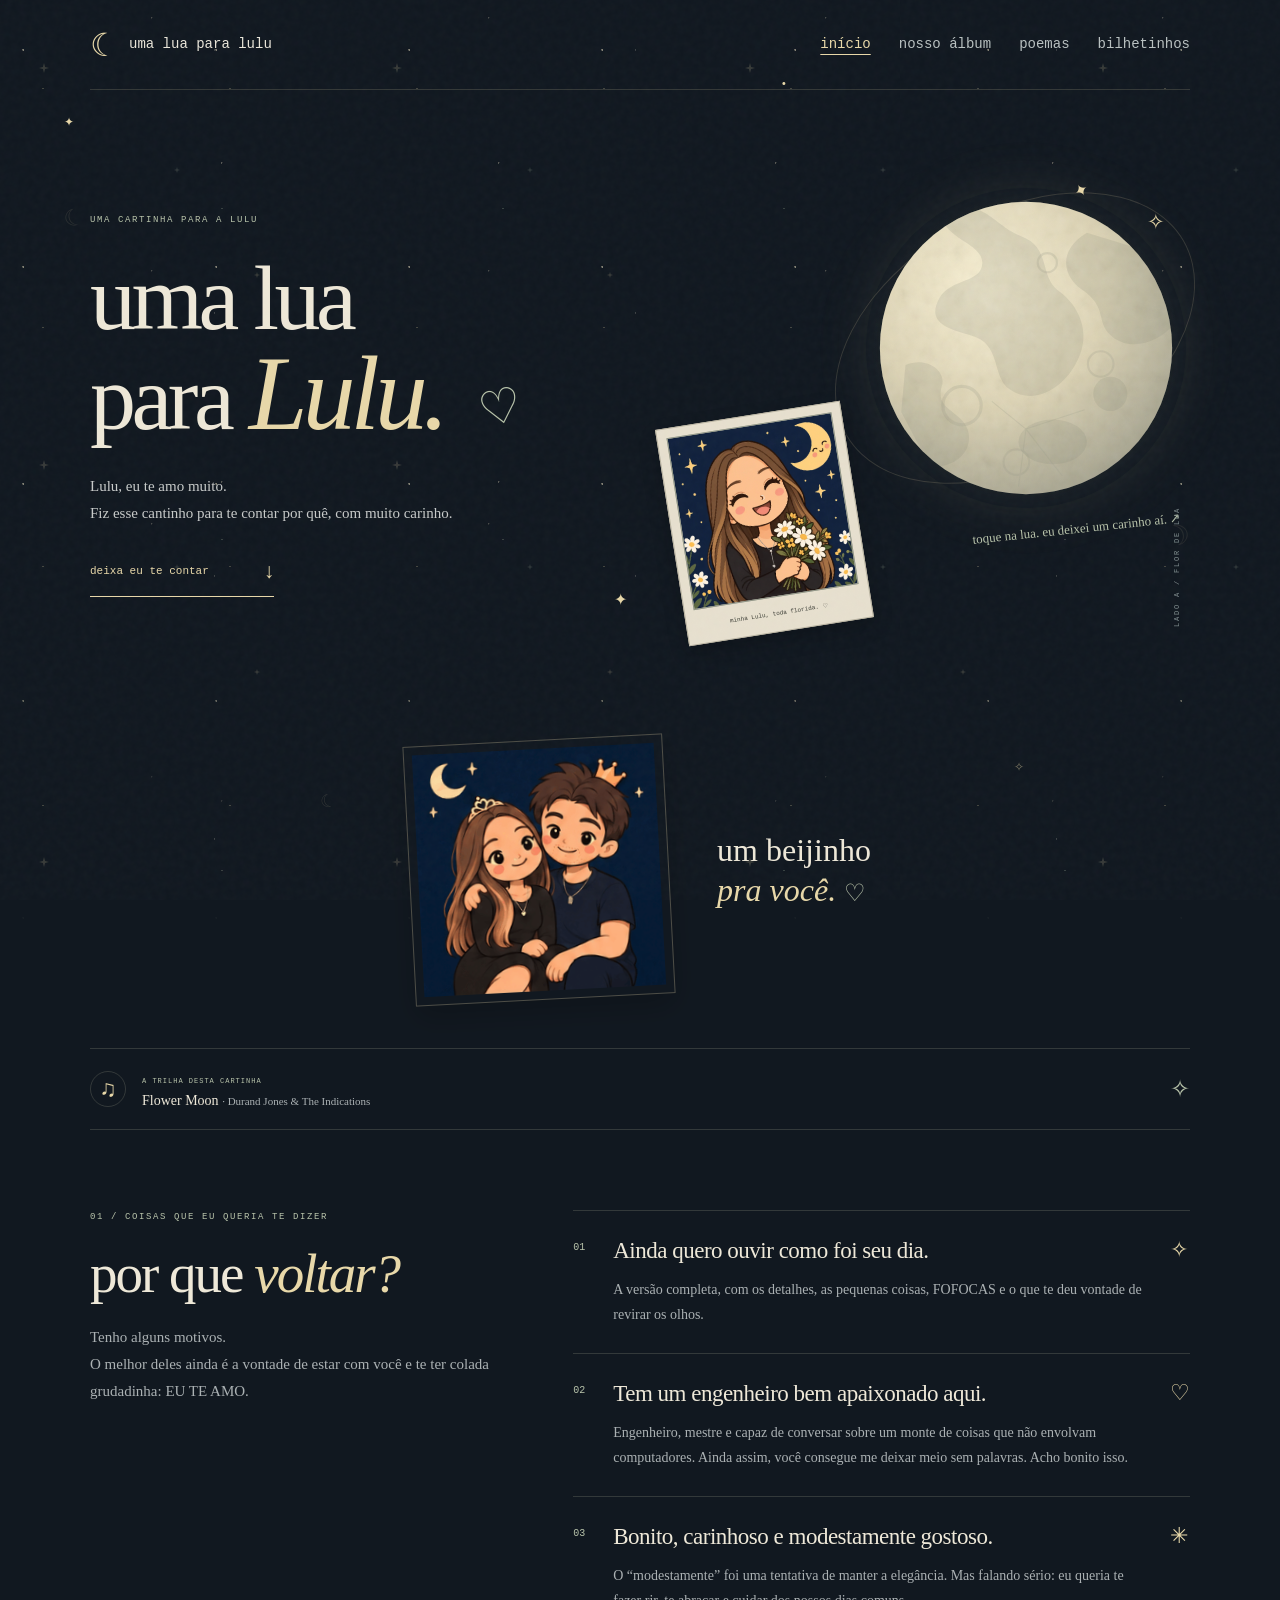
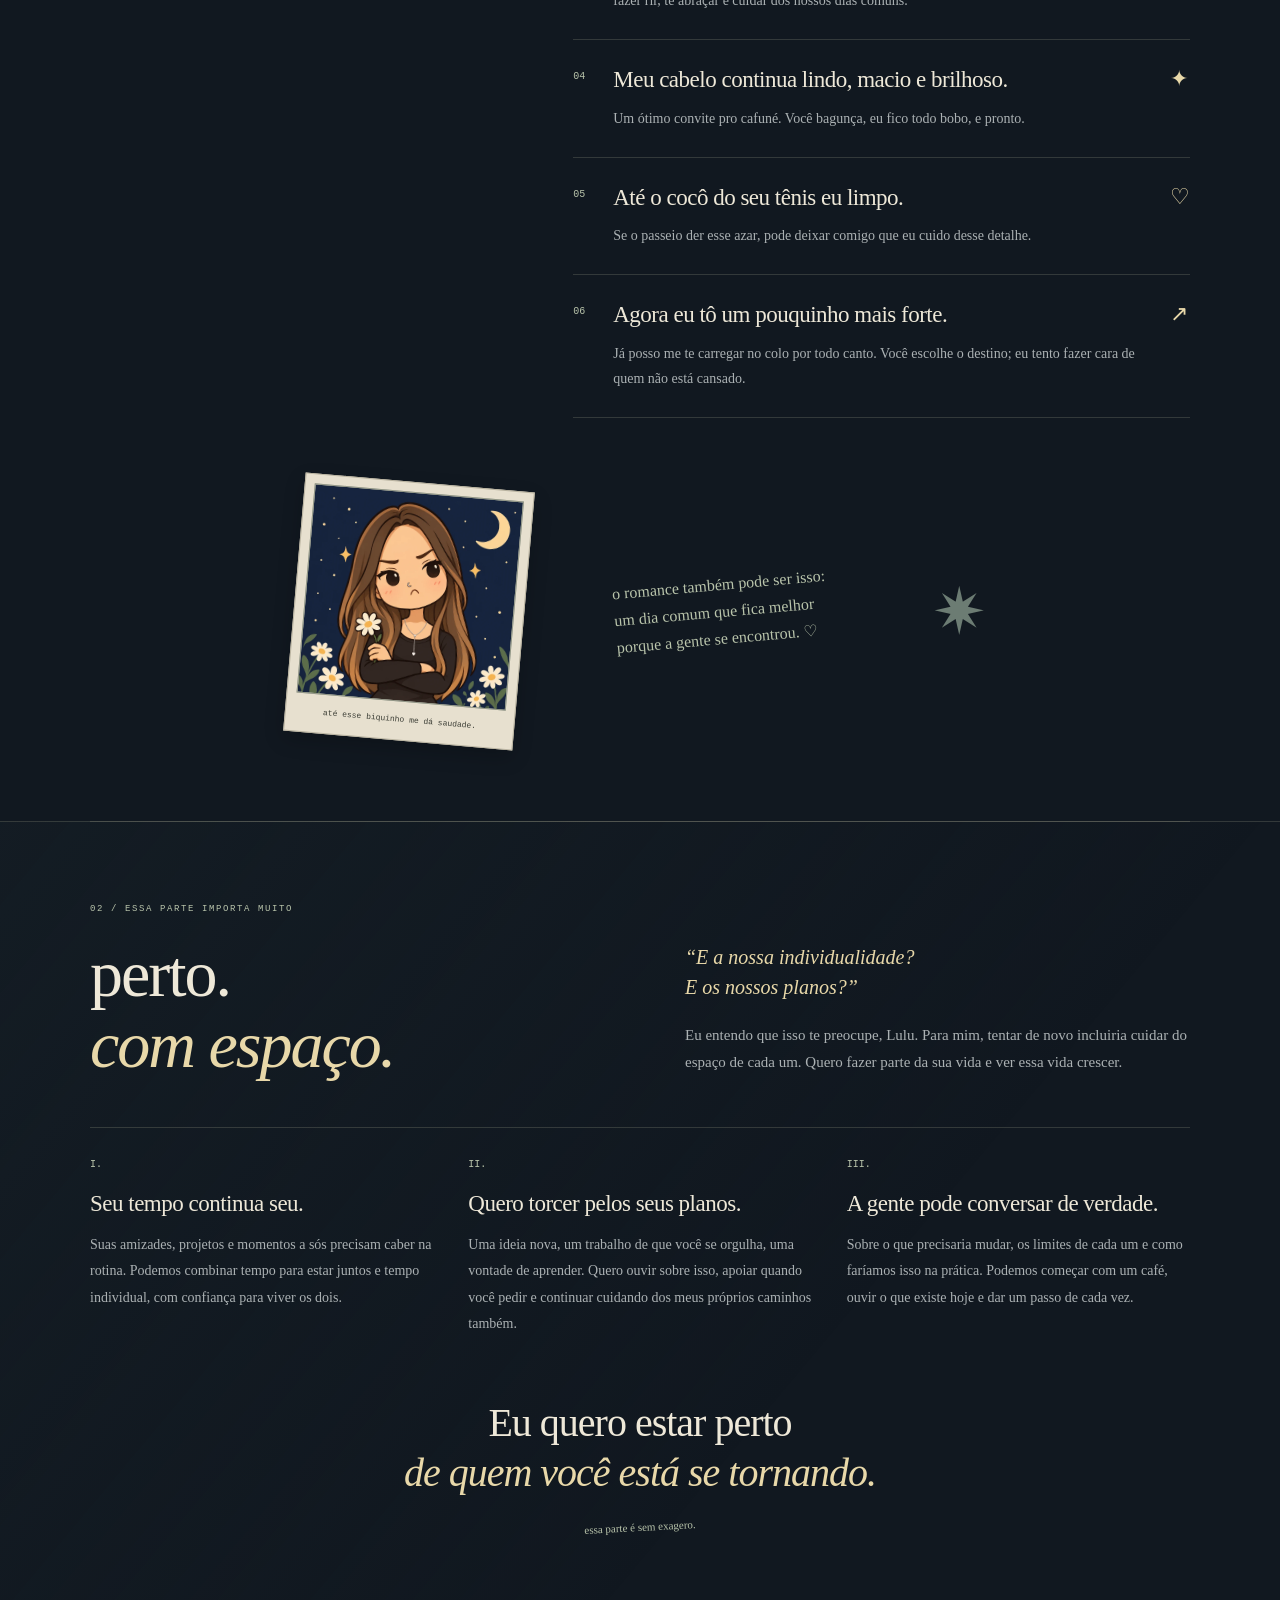
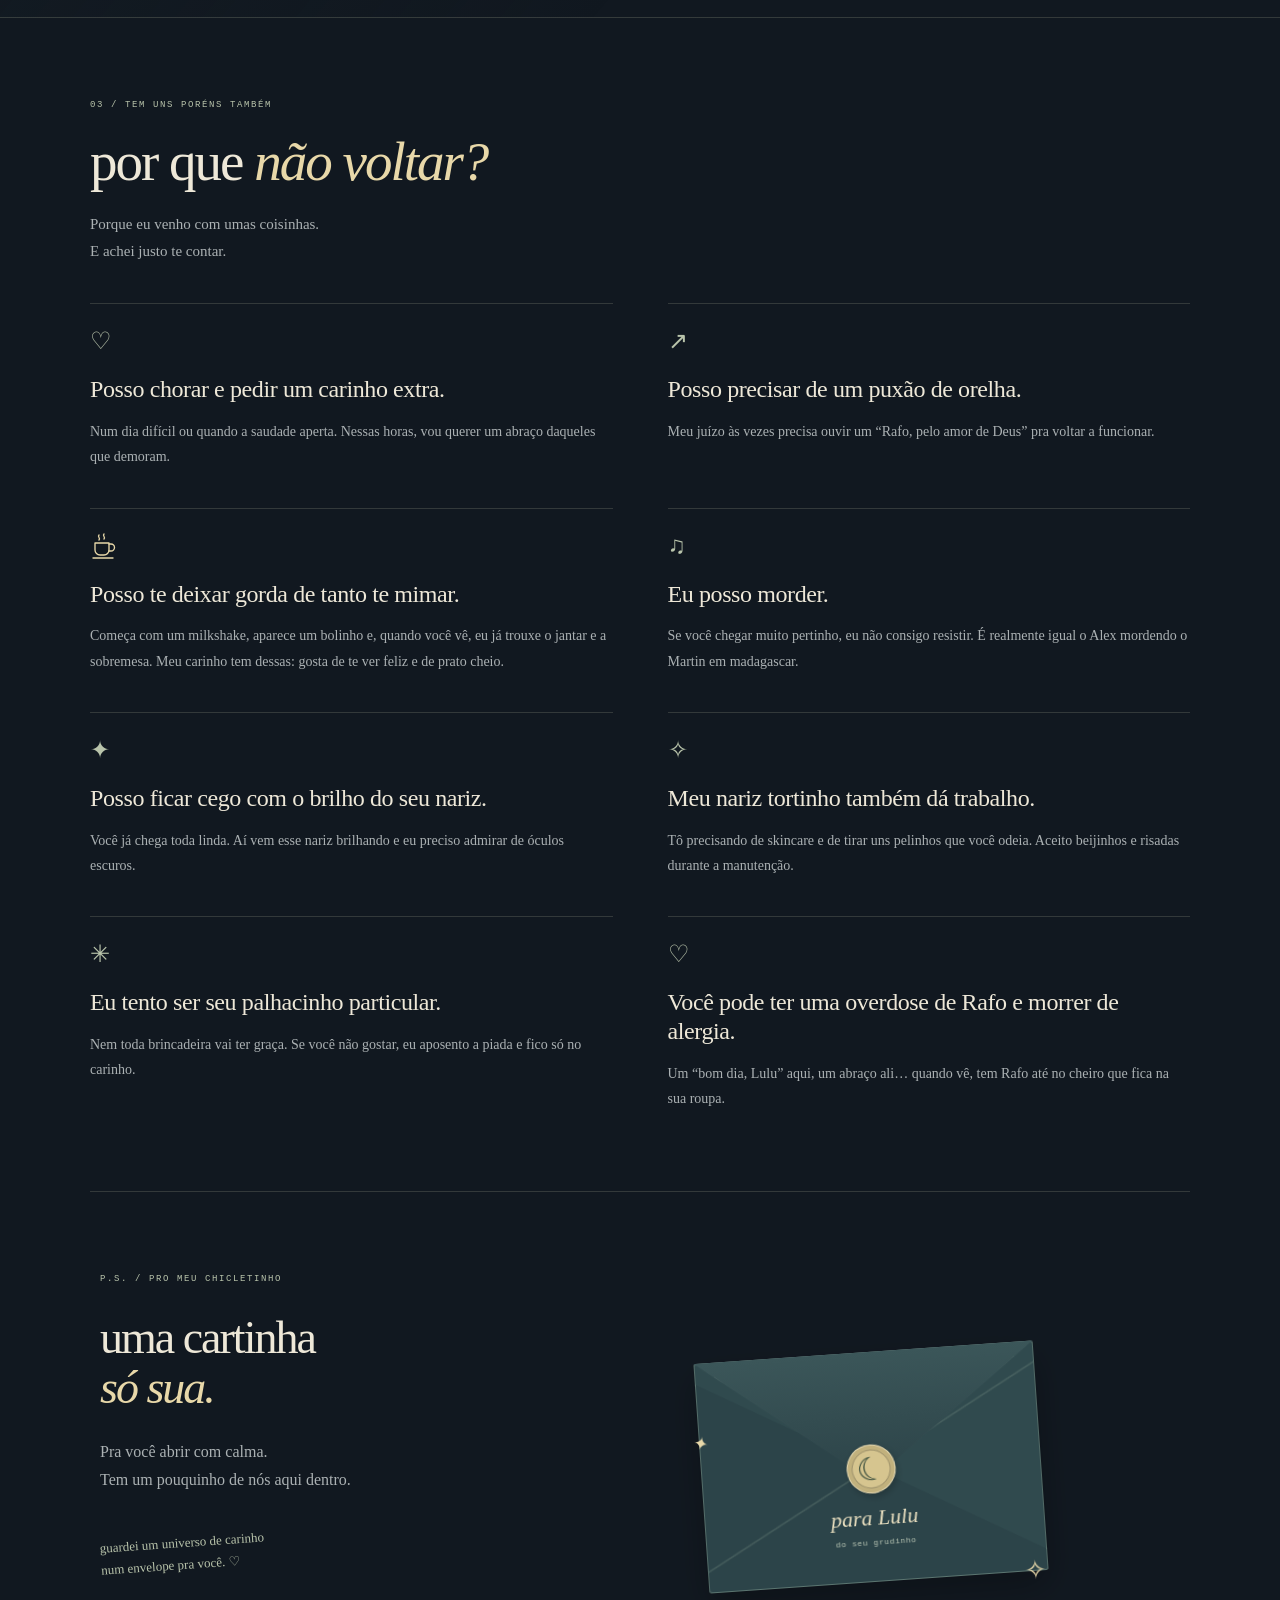
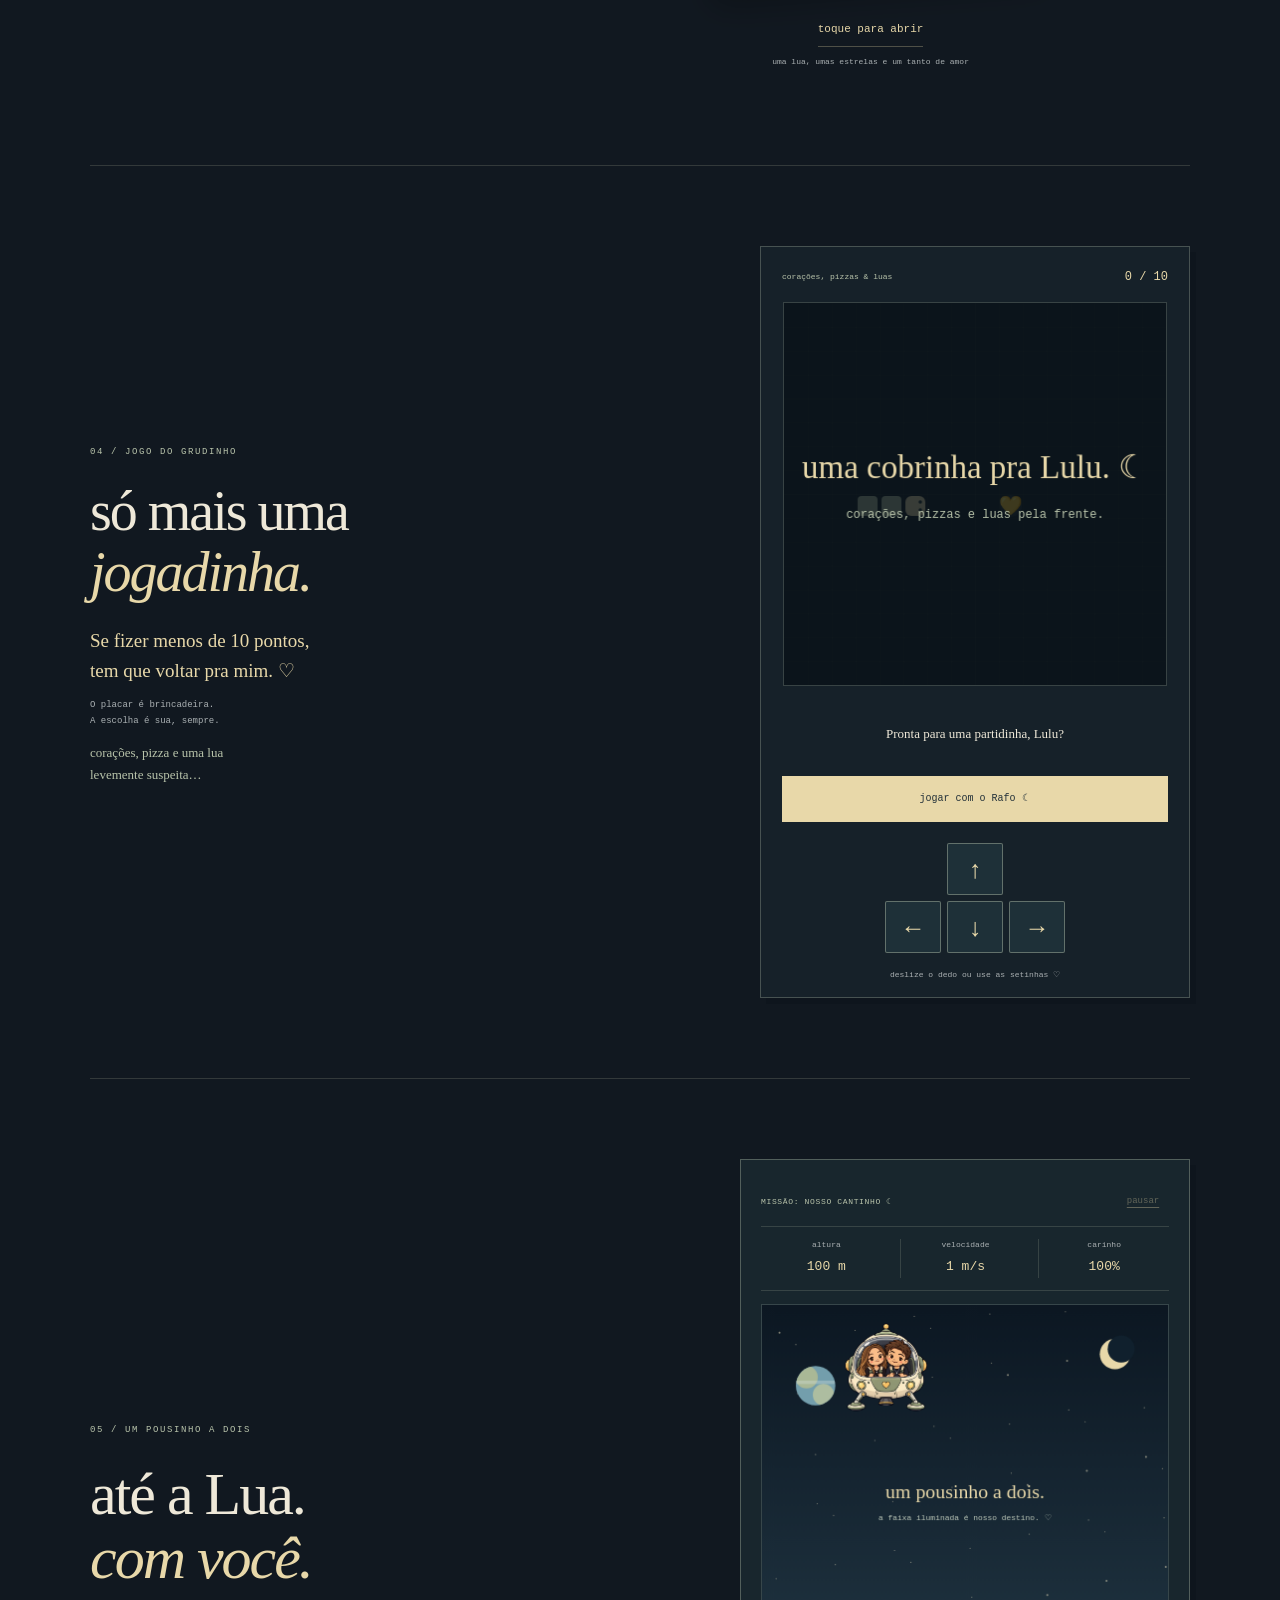
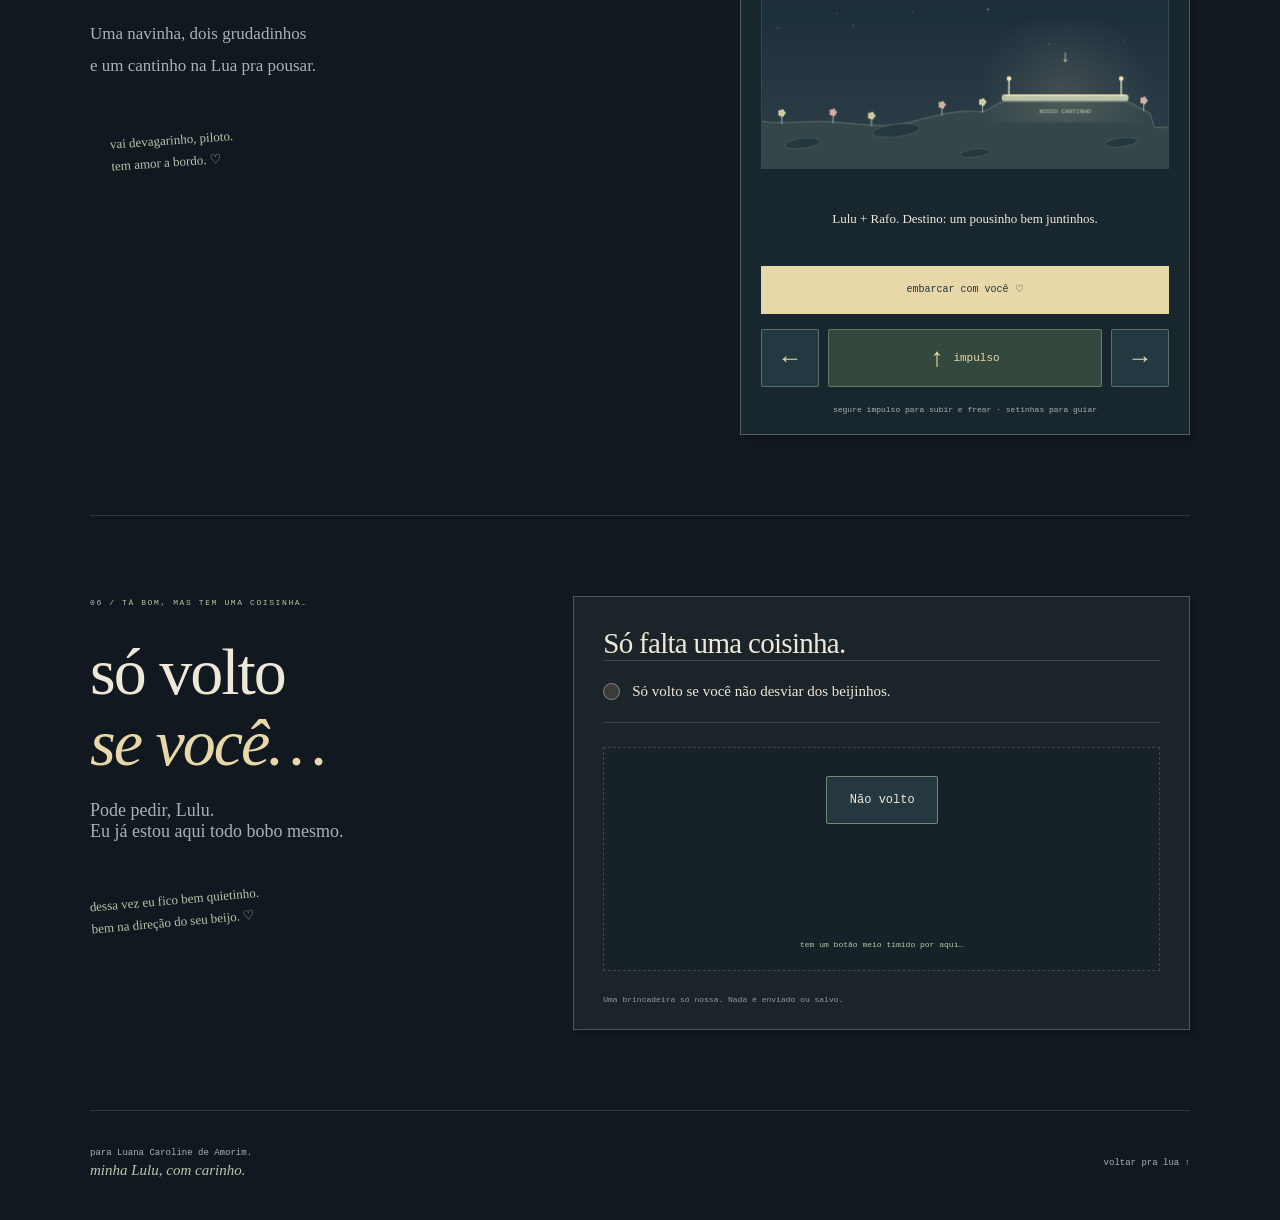
==== index.html @ 1e0f1d0c "Adiciona gerador de bilhetinhos com prévia e download em PNG" ====
<!doctype html>
<html lang="pt-BR">
<head>
  <meta charset="utf-8">
  <meta name="viewport" content="width=device-width, initial-scale=1">
  <meta name="theme-color" content="#111820">
  <meta name="description" content="Uma cartinha ao luar para Lulu. Sobre carinho, segundas chances e espaço para crescer.">
  <title>Uma lua para Lulu · Início</title>
  <link rel="icon" href="data:image/svg+xml,%3Csvg xmlns='http://www.w3.org/2000/svg' viewBox='0 0 100 100'%3E%3Ctext y='.9em' font-size='90'%3E🌙%3C/text%3E%3C/svg%3E">
  <link rel="stylesheet" href="./lua.css?v=4">
  <link rel="stylesheet" href="./ceu.css?v=3">
  <link rel="stylesheet" href="./snake.css">
  <link rel="stylesheet" href="./moonlander.css">
  <link rel="stylesheet" href="./feedback.css">
  <link rel="stylesheet" href="./site-nav.css?v=2">
  <script src="./site-config.js" defer></script>
  <script src="./lua.js?v=4" defer></script>
  <script src="./snake.js" defer></script>
  <script src="./moonlander.js" defer></script>
  <script src="./feedback.js" defer></script>
</head>
<body class="site-page">
  <a class="skip-link" href="#motivos">Pular para a carta</a>
  <div class="celestial-backdrop" aria-hidden="true"><span class="backdrop-moon backdrop-moon-one">☾</span><span class="backdrop-moon backdrop-moon-two">☽</span><span class="backdrop-moon backdrop-moon-three">☾</span></div>
  <div class="sky" aria-hidden="true"><i class="shooting-star one"></i><i class="shooting-star two"></i><i class="sky-star s1">✦</i><i class="sky-star s2">✧</i><i class="sky-star s3">✦</i><i class="sky-star s4">·</i><i class="sky-star s5">✧</i></div>
  <header class="site-header"><a class="brand" href="./index.html"><span aria-hidden="true">☾</span> uma lua para lulu</a><nav class="site-navigation" aria-label="Navegação principal"><a href="./index.html" aria-current="page">início</a><a href="./nosso-album.html">nosso álbum</a><a href="./poemas.html">poemas</a><a href="./bilhetinhos.html">bilhetinhos</a></nav></header>
  <main>
    <section class="hero wrap" id="inicio" aria-labelledby="site-title">
      <div class="hero-copy"><p class="eyebrow intro-in">UMA CARTINHA PARA A LULU</p><h1 class="intro-in" id="site-title">uma lua<br>para <em>Lulu.</em><span class="small-heart" aria-hidden="true">♡</span></h1><p class="hero-description intro-in">Lulu, eu te amo muito.<br>Fiz esse cantinho para te contar por quê, com muito carinho.</p><a class="letter-link intro-in" href="#motivos">deixa eu te contar <span aria-hidden="true">↓</span></a></div>
      <div class="lunar-scene intro-in"><div class="orbit" aria-hidden="true"><span>✦</span></div><button class="moon-button" id="moon-wish" type="button" aria-label="Toque para espalhar estrelas para Lulu"><svg class="moon-svg" viewBox="0 0 300 300" aria-hidden="true"><defs><radialGradient id="moon-light" cx="36%" cy="29%" r="76%"><stop stop-color="#fff6d8"/><stop offset=".55" stop-color="#ded4b3"/><stop offset="1" stop-color="#9d9b87"/></radialGradient><clipPath id="moon-clip"><circle cx="150" cy="150" r="137"/></clipPath><filter id="moon-grain"><feTurbulence type="fractalNoise" baseFrequency=".075" numOctaves="4" seed="8" result="noise"/><feColorMatrix in="noise" type="saturate" values="0"/><feComposite in2="SourceGraphic" operator="in"/><feBlend in="SourceGraphic" mode="soft-light"/></filter></defs><circle cx="150" cy="150" r="137" fill="url(#moon-light)"/><g clip-path="url(#moon-clip)" fill="#777d6b" opacity=".19"><path d="M72 22c-4 25 39 29 37 49-1 18-30 14-40 32-11 20 1 28 29 35 30 8 19 39 37 51 22 15 48 0 61-23 17-29 4-56-16-70-18-14-6-40-35-51-26-10-34-37-73-23Z"/><path d="M207 42c-28 17-22 41-5 53 27 18 11 32 31 46 21 14 53-1 61-24l-8-51Z"/><path d="M37 166c20-9 39 6 34 20-7 23 21 23 25 43 4 19-14 34-36 32l-27-51Z"/><ellipse cx="175" cy="238" rx="32" ry="21"/><circle cx="229" cy="193" r="16"/><circle cx="138" cy="100" r="18"/></g><g clip-path="url(#moon-clip)" fill="none" stroke="#8d917d" opacity=".23"><circle cx="90" cy="204" r="18" stroke-width="3"/><circle cx="220" cy="165" r="12" stroke-width="2"/><circle cx="170" cy="70" r="9" stroke-width="2"/><circle cx="141" cy="257" r="12" stroke-width="2"/><path d="m150 226 55-18m-55 18 34 44m-34-44-32-26m32 26-7 54" stroke-width="1"/></g><circle cx="150" cy="150" r="137" fill="#d8d2ba" opacity=".2" filter="url(#moon-grain)"/></svg></button><span class="moon-prompt handwritten">toque na lua. eu deixei um carinho aí. ↗</span><p class="moon-message" id="moon-message" role="status"></p><figure class="photo-print hero-photo"><div class="photo-slot has-photo" data-photo="retrato"><img src="./assets/ilustracoes/lulu-feliz.webp" width="1000" height="1000" decoding="async" alt="Ilustração de Lulu sorrindo com flores e uma lua dourada."></div><figcaption>minha Lulu, toda florida. ♡</figcaption></figure><span class="scene-coordinate" aria-hidden="true">LADO A / FLOR DE LUA</span></div>
    </section>

    <figure class="kiss-moment wrap" id="nosso-beijinho">
      <picture class="kiss-frame">
        <source media="(prefers-reduced-motion: reduce)" srcset="./assets/beijinho-lulu-parado.webp">
        <img id="kiss-image" src="./assets/beijinho-lulu.gif" width="309" height="309" loading="lazy" decoding="async" alt="Rafo dá um beijinho na bochecha de Lulu, cercados de corações e uma lua.">
      </picture>
      <figcaption>
        <p>um beijinho<br><em>pra você.</em> <span aria-hidden="true">♡</span></p>
      </figcaption>
    </figure>

    <div class="music-strip wrap"><span class="music-icon" aria-hidden="true">♫</span><div><span class="music-kicker" id="music-status">A TRILHA DESTA CARTINHA</span><p>Flower Moon <span>· Durand Jones &amp; The Indications</span></p></div><button id="mute-music" type="button" hidden aria-label="Silenciar música">som ligado <span aria-hidden="true">↗</span></button><span class="strip-star" aria-hidden="true">✧</span></div>

    <section class="reasons wrap section" id="motivos" aria-labelledby="reasons-title"><div class="section-heading reveal"><p class="eyebrow">01 / COISAS QUE EU QUERIA TE DIZER</p><h2 id="reasons-title">por que <em>voltar?</em></h2><p>Tenho alguns motivos.<br>O melhor deles ainda é a vontade de estar com você e te ter colada grudadinha: EU TE AMO.</p></div><div class="reason-list">
      <article class="reason reveal"><span class="number">01</span><div><h3>Ainda quero ouvir como foi seu dia.</h3><p>A versão completa, com os detalhes, as pequenas coisas, FOFOCAS e o que te deu vontade de revirar os olhos.</p></div><span class="reason-mark" aria-hidden="true">✧</span></article>
      <article class="reason reveal"><span class="number">02</span><div><h3>Tem um engenheiro bem apaixonado aqui.</h3><p>Engenheiro, mestre e capaz de conversar sobre um monte de coisas que não envolvam computadores. Ainda assim, você consegue me deixar meio sem palavras. Acho bonito isso.</p></div><span class="reason-mark" aria-hidden="true">♡</span></article>
      <article class="reason reveal"><span class="number">03</span><div><h3>Bonito, carinhoso e modestamente gostoso.</h3><p>O “modestamente” foi uma tentativa de manter a elegância. Mas falando sério: eu queria te fazer rir, te abraçar e cuidar dos nossos dias comuns.</p></div><span class="reason-mark" aria-hidden="true">✳</span></article>
      <article class="reason reveal"><span class="number">04</span><div><h3>Meu cabelo continua lindo, macio e brilhoso.</h3><p>Um ótimo convite pro cafuné. Você bagunça, eu fico todo bobo, e pronto.</p></div><span class="reason-mark" aria-hidden="true">✦</span></article>
      <article class="reason reveal"><span class="number">05</span><div><h3>Até o cocô do seu tênis eu limpo.</h3><p>Se o passeio der esse azar, pode deixar comigo que eu cuido desse detalhe.</p></div><span class="reason-mark" aria-hidden="true">♡</span></article>
      <article class="reason reveal"><span class="number">06</span><div><h3>Agora eu tô um pouquinho mais forte.</h3><p>Já posso me te carregar no colo por todo canto. Você escolhe o destino; eu tento fazer cara de quem não está cansado.</p></div><span class="reason-mark" aria-hidden="true">↗</span></article>
    </div><div class="memory-row reveal"><figure class="photo-print memory-photo"><div class="photo-slot has-photo" data-photo="cabelo"><img src="./assets/ilustracoes/lulu-bravinha.webp" width="1000" height="1000" loading="lazy" decoding="async" alt="Ilustração de Lulu fazendo uma carinha de brava, com uma margarida na mão."></div><figcaption>até esse biquinho me dá saudade.</figcaption></figure><p class="handwritten memory-note">o romance também pode ser isso:<br>um dia comum que fica melhor<br>porque a gente se encontrou. ♡</p><span class="memory-star" aria-hidden="true">✷</span></div></section>

    <section class="space-section section" id="espaco" aria-labelledby="space-title"><div class="wrap"><div class="space-heading reveal"><p class="eyebrow">02 / ESSA PARTE IMPORTA MUITO</p><h2 id="space-title">perto.<br><em>com espaço.</em></h2><div><p class="space-question">“E a nossa individualidade?<br>E os nossos planos?”</p><p>Eu entendo que isso te preocupe, Lulu. Para mim, tentar de novo incluiria cuidar do espaço de cada um. Quero fazer parte da sua vida e ver essa vida crescer.</p></div></div><div class="space-grid"><article class="reveal"><span class="number">I.</span><h3>Seu tempo continua seu.</h3><p>Suas amizades, projetos e momentos a sós precisam caber na rotina. Podemos combinar tempo para estar juntos e tempo individual, com confiança para viver os dois.</p></article><article class="reveal"><span class="number">II.</span><h3>Quero torcer pelos seus planos.</h3><p>Uma ideia nova, um trabalho de que você se orgulha, uma vontade de aprender. Quero ouvir sobre isso, apoiar quando você pedir e continuar cuidando dos meus próprios caminhos também.</p></article><article class="reveal"><span class="number">III.</span><h3>A gente pode conversar de verdade.</h3><p>Sobre o que precisaria mudar, os limites de cada um e como faríamos isso na prática. Podemos começar com um café, ouvir o que existe hoje e dar um passo de cada vez.</p></article></div><blockquote class="reveal">Eu quero estar perto<br><em>de quem você está se tornando.</em><span class="handwritten">essa parte é sem exagero.</span></blockquote></div></section>

    <section class="cons wrap section" id="porque-nao" aria-labelledby="cons-title">
      <div class="section-heading reveal"><p class="eyebrow">03 / TEM UNS PORÉNS TAMBÉM</p><h2 id="cons-title">por que <em>não voltar?</em></h2><p>Porque eu venho com umas coisinhas.<br>E achei justo te contar.</p></div>
      <div class="cons-grid">
        <article class="reveal"><span aria-hidden="true">♡</span><h3>Posso chorar e pedir um carinho extra.</h3><p>Num dia difícil ou quando a saudade aperta. Nessas horas, vou querer um abraço daqueles que demoram.</p></article>
        <article class="reveal"><span aria-hidden="true">↗</span><h3>Posso precisar de um puxão de orelha.</h3><p>Meu juízo às vezes precisa ouvir um “Rafo, pelo amor de Deus” pra voltar a funcionar.</p></article>
        <article class="reveal"><span aria-hidden="true"><svg class="coffee-icon" viewBox="0 0 28 28" fill="none" stroke="currentColor" stroke-width="1.35" stroke-linecap="round" stroke-linejoin="round"><path d="M5 11h14v7a5 5 0 0 1-5 5h-4a5 5 0 0 1-5-5z"/><path d="M19 12h2a3.5 3.5 0 0 1 0 7h-2M3 26h20M9 3c-2 2 2 3 0 5m5-6c-2 2 2 3 0 5"/></svg></span><h3>Posso te deixar gorda de tanto te mimar.</h3><p>Começa com um milkshake, aparece um bolinho e, quando você vê, eu já trouxe o jantar e a sobremesa. Meu carinho tem dessas: gosta de te ver feliz e de prato cheio.</p></article>
        <article class="reveal"><span aria-hidden="true">♫</span><h3>Eu posso morder.</h3><p>Se você chegar muito pertinho, eu não consigo resistir. É realmente igual o Alex mordendo o Martin em madagascar.</p></article>
        <article class="reveal"><span aria-hidden="true">✦</span><h3>Posso ficar cego com o brilho do seu nariz.</h3><p>Você já chega toda linda. Aí vem esse nariz brilhando e eu preciso admirar de óculos escuros.</p></article>
        <article class="reveal"><span aria-hidden="true">✧</span><h3>Meu nariz tortinho também dá trabalho.</h3><p>Tô precisando de skincare e de tirar uns pelinhos que você odeia. Aceito beijinhos e risadas durante a manutenção.</p></article>
        <article class="reveal"><span aria-hidden="true">✳</span><h3>Eu tento ser seu palhacinho particular.</h3><p>Nem toda brincadeira vai ter graça. Se você não gostar, eu aposento a piada e fico só no carinho.</p></article>
        <article class="reveal"><span aria-hidden="true">♡</span><h3>Você pode ter uma overdose de Rafo e morrer de alergia.</h3><p>Um “bom dia, Lulu” aqui, um abraço ali… quando vê, tem Rafo até no cheiro que fica na sua roupa.</p></article>
      </div>
    </section>



    <section class="closing letter-experience wrap section reveal" id="cartinha" aria-labelledby="closing-title">
      <div class="letter-invitation">
        <p class="eyebrow">P.S. / PRO MEU CHICLETINHO</p>
        <h2 id="closing-title">uma cartinha<br><em>só sua.</em></h2>
        <p>Pra você abrir com calma.<br>Tem um pouquinho de nós aqui dentro.</p>
        <p class="handwritten">guardei um universo de carinho<br>num envelope pra você. ♡</p>
      </div>
      <details class="lunar-letter" id="lunar-letter">
        <summary class="letter-trigger" id="letter-trigger">
          <span class="envelope-stage" aria-hidden="true">
            <span class="envelope-back"></span>
            <span class="envelope-paper"><span>☾</span><i>meu amor por você<br>é infinito.</i></span>
            <span class="envelope-front"></span>
            <span class="envelope-address">para Lulu<small>do seu grudinho</small></span>
            <span class="envelope-flap"></span>
            <span class="envelope-seal">☾</span>
            <span class="envelope-star envelope-star-one">✦</span>
            <span class="envelope-star envelope-star-two">✧</span>
          </span>
          <span class="letter-action"><span id="letter-hint">toque para abrir</span><small>uma lua, umas estrelas e um tanto de amor</small></span>
        </summary>
        <article class="letter-paper" id="letter-content" tabindex="-1" aria-labelledby="letter-title">
          <p class="eyebrow">AGORA É SÓ EU FALANDO COM VOCÊ</p>
          <h3 id="letter-title">meu amor por você<br><em>é infinito.</em></h3>
          <p>Lulu, quero te pedir desculpa pelas vezes em que estive ausente. Você merecia presença, atenção e carinho, e houve momentos em que não te ofereci isso como deveria. Sinto muito.</p>
          <p>Eu nunca deixei de te amar, Lulu. Eu te amo muito, do fundo do coração. Quero que esse amor apareça também nas coisas pequenas, no cuidado e no tempo que dedico a você.</p>
          <p>A gente aprendeu a amar junto e cresceu junto, dividindo tanta coisa que hoje faz parte de quem somos. Você faz parte de mim, e eu não consigo deixar essa parte ir. Tem muito de você nas minhas lembranças, no meu jeito de ver a vida e nas coisas bonitas que ainda sonho viver.</p>
          <p>Sinto saudade do seu beijo, de pedir comida com você, de te levar pra sair e de simplesmente estar ao seu lado. De não precisar ter nenhum programa especial, só você ali pertinho.</p>
          <p>Tenho saudade de passar horas escolhendo um filme e acabar vendo um suspense. De passar dias escolhendo um presente, imaginando sua reação. Até das nossas discussões importantíssimas pra decidir as cores dos nossos cabelos.</p>
          <p>Você é meu chicletinho, Lulu, e eu adoro ser seu grudinho. Gosto de te ter colada grudadinha, do abraço que demora e daquele “só mais cinco minutinhos” antes de desgrudar.</p>
          <p>E sinto saudade até do que a gente ainda não viveu: dos passeios que faltam, dos lugares que poderíamos conhecer, de um dia qualquer que virasse mais uma lembrança bonita nossa.</p>
          <p>Meu amor por você é infinito. Essa página é só um pedacinho dele, escrito com saudade e vontade de te dar um abraço, segurar em meus braços, te rodar e dar uma mordidinha no seus lábios.</p>
          <p class="handwritten">um beijo demorado,<br>seu Rafo. ♡</p>
          <figure class="photo-print couple-photo"><div class="photo-slot has-photo" data-photo="nosDois"><img src="./assets/ilustracoes/nos-dois-lua.webp" width="1000" height="1000" loading="lazy" decoding="async" alt="Ilustração de Lulu e Rafo abraçadinhos, com flores ao luar."></div><figcaption>ainda gosto da ideia de nós.</figcaption></figure>
          <button class="fold-letter" id="fold-letter" type="button">guardar a cartinha <span aria-hidden="true">☾</span></button>
        </article>
      </details>
    </section>
    <section class="snake-section wrap section reveal" id="joguinho" aria-labelledby="snake-title">
      <div class="snake-intro">
        <p class="eyebrow">04 / JOGO DO GRUDINHO</p>
        <h2 id="snake-title">só mais uma<br><em>jogadinha.</em></h2>
        <p class="snake-dare">Se fizer menos de 10 pontos,<br>tem que voltar pra mim. ♡</p>
        <p class="snake-disclaimer">O placar é brincadeira.<br>A escolha é sua, sempre.</p>
        <p class="handwritten">corações, pizza e uma lua<br>levemente suspeita…</p>
      </div>
      <div class="snake-game" id="snake-game">
        <div class="snake-topline"><span>corações, pizzas &amp; luas</span><span id="snake-score">0 / 10</span></div>
        <div class="snake-board">
          <canvas id="snake-canvas" width="384" height="384" tabindex="0" aria-label="Jogo da cobrinha. Colete corações, pizzas e luas. Use as setas, os botões ou deslize o dedo.">Seu navegador precisa oferecer suporte a canvas para jogar.</canvas>
          <div class="snake-finale" id="snake-finale" hidden aria-hidden="true">
            <span class="finale-orbit"></span>
            <span class="finale-moon"><svg viewBox="0 0 100 100" aria-hidden="true"><defs><radialGradient id="finale-moon-light" cx="32%" cy="27%" r="80%"><stop stop-color="#fff9dc"/><stop offset=".57" stop-color="#eadcb1"/><stop offset="1" stop-color="#b5b79b"/></radialGradient></defs><circle cx="50" cy="50" r="44" fill="url(#finale-moon-light)"/><g fill="#7f8c75" opacity=".23"><path d="M27 16c-4 6 7 10 4 16-3 7-12 5-12 13s10 8 13 15 11 10 17 4c5-7-2-13 2-20 5-9-3-12-7-17s-8-15-17-11Z"/><ellipse cx="68" cy="32" rx="12" ry="8"/><ellipse cx="66" cy="67" rx="15" ry="10"/><circle cx="38" cy="78" r="6"/></g><g fill="none" stroke="#8f997c" stroke-width="1" opacity=".28"><circle cx="29" cy="61" r="6"/><circle cx="72" cy="47" r="4"/><circle cx="51" cy="21" r="3"/></g><circle cx="50" cy="50" r="44" fill="none" stroke="#fff5ce" stroke-opacity=".6"/></svg></span>
            <span class="finale-ten">10</span>
            <div class="finale-sparks"><i>✦</i><i>♡</i><i>✧</i><i>♡</i><i>✦</i><i>✧</i></div>
            <div class="finale-copy"><strong>quase, Lulu…</strong><p>o 10 fugiu pra Lua.</p></div>
          </div>
        </div>
        <p id="snake-status" class="snake-status" role="status" aria-live="polite">Pronta para uma partidinha, Lulu?</p>
        <button type="button" class="snake-start" id="snake-start">jogar com o Rafo ☾</button>
        <div class="snake-controls" aria-label="Direção da cobrinha">
          <button type="button" data-snake-direction="up" aria-label="Cima">↑</button>
          <button type="button" data-snake-direction="left" aria-label="Esquerda">←</button>
          <button type="button" data-snake-direction="down" aria-label="Baixo">↓</button>
          <button type="button" data-snake-direction="right" aria-label="Direita">→</button>
        </div>
        <p class="snake-instructions">deslize o dedo ou use as setinhas ♡</p>
        <noscript><p>Ative o JavaScript para brincar com a cobrinha.</p></noscript>
      </div>
    </section>
    <section class="moonlander-section wrap section reveal" id="moonlander" aria-labelledby="moonlander-title">
      <div class="moonlander-intro">
        <p class="eyebrow">05 / UM POUSINHO A DOIS</p>
        <h2 id="moonlander-title">até a Lua.<br><em>com você.</em></h2>
        <p>Uma navinha, dois grudadinhos<br>e um cantinho na Lua pra pousar.</p>
        <p class="handwritten">vai devagarinho, piloto.<br>tem amor a bordo. ♡</p>
      </div>
      <div class="moonlander-game" id="moonlander-game">
        <div class="moonlander-topline"><span>MISSÃO: NOSSO CANTINHO ☾</span><button type="button" id="moonlander-pause" aria-label="Pausar missão" disabled>pausar</button></div>
        <div class="moonlander-hud" aria-label="Instrumentos da nave"><span>altura <b id="moonlander-altitude">—</b></span><span>velocidade <b id="moonlander-speed">—</b></span><span>carinho <b id="moonlander-fuel">100%</b></span></div>
        <canvas id="moonlander-canvas" width="720" height="820" tabindex="0" aria-label="Pouse Lulu e Rafo na plataforma iluminada. Segure impulso para frear a queda e as setas para ajustar a direção.">Seu navegador precisa oferecer suporte a canvas para jogar.</canvas>
        <p id="moonlander-status" class="moonlander-status" role="status" aria-live="polite">Lulu + Rafo. Destino: um pousinho bem juntinhos.</p>
        <button type="button" class="moonlander-start" id="moonlander-start">embarcar com você ♡</button>
        <div class="moonlander-controls" role="group" aria-label="Controles da nave">
          <button type="button" data-lander-control="left" aria-label="Mover para a esquerda">←</button>
          <button type="button" data-lander-control="thrust" aria-label="Dar impulso"><span aria-hidden="true">↑</span> impulso</button>
          <button type="button" data-lander-control="right" aria-label="Mover para a direita">→</button>
        </div>
        <p class="moonlander-help">segure impulso para subir e frear · setinhas para guiar</p>
        <noscript>Ative o JavaScript para jogar.</noscript>
      </div>
    </section>
    <section class="feedback wrap section" id="sua-vez" aria-labelledby="feedback-title">
      <div class="feedback-intro reveal">
        <p class="eyebrow">06 / TÁ BOM, MAS TEM UMA COISINHA…</p>
        <h2 id="feedback-title">só volto<br><em>se você…</em></h2>
        <p>Pode pedir, Lulu.<br>Eu já estou aqui todo bobo mesmo.</p>
        <p class="handwritten">dessa vez eu fico bem quietinho.<br>bem na direção do seu beijo. ♡</p>
      </div>
      <div class="feedback-paper reveal">
        <fieldset>
          <legend>Só falta uma coisinha.</legend>
          <label><input type="radio" name="lulu-feedback" value="beijinhos"><span>Só volto se você não desviar dos beijinhos.</span></label>
        </fieldset>
        <div class="no-return-arena" id="no-return-arena">
          <button type="button" id="no-return" class="no-return">Não volto</button>
          <p class="no-return-caption" id="no-return-caption" aria-live="polite">tem um botão meio tímido por aqui…</p>
        </div>
        <div class="feedback-reply" id="feedback-reply" role="status" hidden><span>UMA RESPOSTINHA PRA VOCÊ</span><p id="feedback-text"></p></div>
        <button class="reset-feedback" id="reset-feedback" type="button" hidden>pensar mais um pouquinho ↺</button>
        <p class="feedback-privacy">Uma brincadeira só nossa. Nada é enviado ou salvo.</p>
      </div>
    </section>
  </main>
  <footer class="wrap"><p>para Luana Caroline de Amorim.<br><span>minha Lulu, com carinho.</span></p><a href="#inicio" aria-label="Voltar ao início">voltar pra lua ↑</a></footer>
  <div class="stardust" id="stardust" aria-hidden="true"></div>
  <audio id="love-song" autoplay loop preload="none" aria-label="Flower Moon, trilha sonora desta carta"></audio>
</body>
</html>
---- lua.css ----
@charset "UTF-8";
:root{--night:#111820;--deep:#0d141b;--paper:#eee8d8;--gold:#e8d8a9;--sage:#b9c4ab;--muted:#abb1b3;--line:#c7c7aa30;--serif:Georgia,"Times New Roman",serif;--mono:"Courier New",monospace}
*{box-sizing:border-box}html{scroll-behavior:smooth;scroll-padding-top:25px}body{margin:0;background:var(--night);color:var(--paper);font-family:var(--serif);-webkit-font-smoothing:antialiased;overflow-x:clip}body::before{content:"";position:fixed;inset:0;pointer-events:none;z-index:8;opacity:.028;background-image:url("data:image/svg+xml,%3Csvg viewBox='0 0 160 160' xmlns='http://www.w3.org/2000/svg'%3E%3Cfilter id='n'%3E%3CfeTurbulence type='fractalNoise' baseFrequency='.8' numOctaves='3' stitchTiles='stitch'/%3E%3C/filter%3E%3Cpath fill='%23fff' filter='url(%23n)' d='M0 0h160v160H0z'/%3E%3C/svg%3E")}::selection{background:#75836b;color:white}a{color:inherit;text-underline-offset:5px}button{font:inherit;cursor:pointer}button,a,input{-webkit-tap-highlight-color:transparent}button:focus-visible,a:focus-visible,input:focus-visible{outline:2px solid var(--gold);outline-offset:5px}.wrap{width:min(1100px,calc(100% - 44px));margin-inline:auto}.skip-link{position:fixed;top:-100px;left:20px;z-index:30;background:var(--paper);color:var(--night);padding:15px;font:12px var(--mono)}.skip-link:focus{top:10px}.sky{position:absolute;inset:0 0 auto;height:940px;overflow:hidden;pointer-events:none;background-image:radial-gradient(circle at 12% 23%,#e9debe88 .7px,transparent 1px),radial-gradient(circle at 80% 51%,#e9debe55 .8px,transparent 1px),radial-gradient(circle at 45% 7%,#e9debe44 .6px,transparent 1px);background-size:193px 217px,277px 319px,337px 253px;mask-image:linear-gradient(#000 65%,transparent)}.sky-star{position:absolute;color:var(--gold);font-style:normal;animation:twinkle 6s ease-in-out infinite}.s1{top:115px;left:5%;font-size:12px}.s2{top:210px;right:9%;font-size:21px;animation-delay:-2s}.s3{top:590px;left:48%;font-size:16px;animation-delay:-4s}.s4{top:70px;left:61%;font-size:25px}.s5{top:760px;right:20%;font-size:12px;animation-delay:-1s}.shooting-star{position:absolute;width:100px;height:1px;background:linear-gradient(90deg,transparent,#e8d8a9);opacity:0;transform:rotate(32deg);animation:shoot 14s ease-in infinite;top:16%;left:45%}.shooting-star.two{animation-delay:6s;animation-duration:19s;top:38%;left:2%;width:75px}.site-header{position:relative;z-index:2;min-height:80px;display:flex;align-items:center;justify-content:space-between;gap:15px;border-bottom:1px solid var(--line)}.brand{display:flex;align-items:center;gap:9px;text-decoration:none;font:11px var(--mono);letter-spacing:.2px}.brand>span{font:27px var(--serif);color:var(--gold)}.version-link{display:flex;align-items:center;min-height:44px;font:9px var(--mono);color:var(--muted);text-decoration:none}.version-link:hover{color:var(--gold)}.hero{position:relative;display:grid;grid-template-columns:1.08fr 1fr;align-items:center;gap:20px;min-height:650px;padding:53px 0 73px}.eyebrow{font:9px/1.7 var(--mono);letter-spacing:1.6px;color:var(--sage);margin:0 0 26px}.hero h1{position:relative;font-weight:400;font-size:clamp(72px,7.5vw,92px);line-height:.97;letter-spacing:-4.5px;margin:0;max-width:540px}.hero h1 em{color:var(--gold);font-weight:400;font-size:1.15em;letter-spacing:-5px}.small-heart{font-size:48px;display:inline-block;color:var(--sage);transform:rotate(-13deg);margin-left:35px;vertical-align:5px}.hero-description{max-width:386px;font-size:15px;line-height:1.8;color:#c8cbca;margin:27px 0 24px}.letter-link{display:inline-flex;align-items:center;justify-content:space-between;gap:55px;min-height:46px;font:11px var(--mono);text-decoration:none;border-bottom:1px solid var(--gold);color:var(--gold);padding:0 0 5px}.letter-link span{font:21px var(--serif)}.lunar-scene{height:455px;position:relative;min-width:0;align-self:center}.moon-button{position:absolute;top:10px;right:4px;width:320px;height:320px;border:0;background:none;border-radius:50%;padding:0;animation:moon-float 9s ease-in-out infinite;isolation:isolate}.moon-button::before{content:"";position:absolute;inset:-32px;border-radius:50%;background:radial-gradient(circle,#ead9a41c 20%,#ead9a40b 50%,transparent 70%);z-index:-1}.moon-svg{width:100%;height:100%;filter:drop-shadow(0 0 25px #e8d8a912)}.orbit{position:absolute;top:35px;right:-20px;width:390px;height:250px;border:1px solid #e8d8a928;border-radius:50%;transform:rotate(-30deg);pointer-events:none}.orbit span{position:absolute;top:19px;right:56px;color:var(--gold);font-size:17px}.moon-prompt{position:absolute;right:8px;top:340px;font-size:11px;transform:rotate(-6deg)}.moon-message{position:absolute;right:5px;top:370px;max-width:250px;text-align:center;font:11px/1.7 var(--serif);color:var(--gold);margin:0;min-height:39px}.handwritten{font-family:"Segoe Print","Comic Sans MS",cursive;font-size:13px;line-height:1.7;color:var(--sage)}.photo-print{margin:0;background:#e7e0cf;color:#3b3d35;border:1px solid #b9b3a0;padding:9px 9px 0;box-shadow:0 8px 20px #0003}.photo-slot{aspect-ratio:4/4.4;background:#b6b8ab;display:flex;flex-direction:column;align-items:center;justify-content:center;text-align:center;border:1px solid #929686;position:relative;overflow:hidden;color:#606859;background-image:linear-gradient(145deg,transparent 43%,#e9e7d733 43.2%,#e9e7d733 43.5%,transparent 43.8%)}.photo-slot::before{content:"";position:absolute;inset:10px;border:1px solid #8f968a55}.photo-slot>span{font:35px var(--serif);opacity:.7}.photo-slot>p{font:10px/1.6 var(--mono);margin:10px 0 0}.photo-slot>small{position:absolute;bottom:15px;font:7px var(--mono);letter-spacing:.5px}.photo-slot>img{position:absolute;inset:0;width:100%;height:100%;object-fit:cover;filter:saturate(.7)}.photo-slot.has-photo::before{display:none}.photo-print figcaption{text-align:center;font:8px/1.6 var(--mono);padding:12px 2px 13px}.hero-photo{position:absolute;width:187px;left:0;bottom:-1px;transform:rotate(-9deg)}.hero-photo .photo-slot{aspect-ratio:1/1.04}.hero-photo .photo-slot>p{font-size:8px}.hero-photo .photo-slot>small{font-size:6px}.hero-photo figcaption{font-size:6px}.scene-coordinate{position:absolute;right:9px;bottom:5px;font:7px var(--mono);letter-spacing:1.8px;color:#828f90;writing-mode:vertical-rl;transform:rotate(180deg)}.music-strip{display:flex;align-items:center;gap:16px;padding:20px 0;border-top:1px solid var(--line);border-bottom:1px solid var(--line);position:relative}.music-icon{font-size:23px;color:var(--gold);display:grid;place-items:center;width:36px;height:36px;border:1px solid var(--line);border-radius:50%;flex-shrink:0}.music-icon.playing{animation:music-sway 4s ease-in-out infinite}.music-kicker{font:7px var(--mono);letter-spacing:1px;color:var(--sage)}.music-strip p{font:14px var(--serif);margin:6px 0 0}.music-strip p>span{color:var(--muted);font-size:11px}.music-strip button{background:none;border:0;color:var(--gold);padding:12px 0;min-height:44px;font:9px var(--mono);margin-left:auto;white-space:nowrap}.strip-star{font-size:24px;color:var(--sage);margin-left:auto}.music-strip button:not([hidden])+.strip-star{margin-left:15px}.section{padding-top:80px;padding-bottom:80px;border-bottom:1px solid var(--line)}h2{font-weight:400;font-size:55px;line-height:1.08;letter-spacing:-2px;margin:0}h2 em{font-weight:400;color:var(--gold)}.section-heading>p:last-child{font-size:15px;line-height:1.8;color:var(--muted);margin:20px 0 0}.section-heading .eyebrow{margin-bottom:19px}.reasons{display:grid;grid-template-columns:.85fr 1.3fr;gap:35px 80px}.reason-list{border-top:1px solid var(--line)}.reason{display:grid;grid-template-columns:25px 1fr 20px;gap:15px;padding:26px 0;border-bottom:1px solid var(--line)}.number{font:10px var(--mono);color:var(--sage);padding-top:5px}.reason h3{font-size:23px;line-height:1.2;font-weight:400;letter-spacing:-.5px;margin:0 0 12px}.reason p{font-size:14px;line-height:1.8;color:var(--muted);margin:0}.reason-mark{color:var(--gold);font-size:22px}.memory-row{grid-column:1/-1;display:flex;align-items:center;justify-content:center;gap:90px;padding-top:29px}.memory-photo{width:230px;transform:rotate(5deg)}.memory-photo .photo-slot{aspect-ratio:1/1}.memory-note{font-size:16px;transform:rotate(-5deg)}.memory-star{font-size:65px;color:#6c7c73;margin-left:15px}.space-section{background:linear-gradient(130deg,#16202788,transparent 65%);border-top:1px solid var(--line);margin-top:-1px}.space-heading{display:grid;grid-template-columns:1fr 1fr;gap:0 90px}.space-heading>.eyebrow{grid-column:1/-1;margin-bottom:20px}.space-heading h2{font-size:66px}.space-heading>div{align-self:center}.space-heading>div>p{font-size:15px;line-height:1.8;color:var(--muted);margin:0}.space-heading>div>.space-question{color:var(--gold);font-size:20px;font-style:italic;line-height:1.5;margin:0 0 20px}.space-grid{display:grid;grid-template-columns:repeat(3,1fr);gap:35px;margin-top:47px;border-top:1px solid var(--line)}.space-grid article{padding-top:25px}.space-grid h3{font-weight:400;font-size:23px;line-height:1.2;letter-spacing:-.5px;margin:19px 0 14px}.space-grid p{font-size:14px;line-height:1.9;color:var(--muted);margin:0}blockquote{text-align:center;font-size:40px;line-height:1.25;letter-spacing:-1px;margin:60px 0 0}blockquote em{color:var(--gold);font-weight:400}blockquote .handwritten{display:block;font-size:11px;letter-spacing:0;margin-top:20px;transform:rotate(-3deg)}.cons-grid{display:grid;grid-template-columns:repeat(3,1fr);gap:38px;margin-top:38px}.cons-grid article{border-top:1px solid var(--line);padding-top:23px}.cons-grid article>span{font-size:24px;color:var(--sage);display:block;height:33px}.cons-grid h3{font-size:24px;line-height:1.2;font-weight:400;letter-spacing:-.4px;margin:15px 0}.cons-grid p{font-size:14px;line-height:1.8;color:var(--muted);margin:0}.feedback{display:grid;grid-template-columns:.85fr 1.3fr;gap:80px;align-items:start}.feedback-intro>.eyebrow{font-size:8px}.feedback-intro h2{font-size:66px}.feedback-intro>p:not(.eyebrow):not(.handwritten){font-size:18px;color:var(--muted);margin:22px 0}.feedback-intro>.handwritten{margin-top:37px;transform:rotate(-5deg)}.feedback-paper{border:1px solid #bdc4ab50;padding:30px 29px 22px;background:#1b2529;box-shadow:5px 5px 0 #080d1322}.feedback-paper fieldset{margin:0;padding:0;border:0;min-width:0}.feedback-paper legend{font:29px/1.15 var(--serif);letter-spacing:-.7px;padding:0;color:var(--paper)}.feedback-hint{font:9px/1.9 var(--mono);color:var(--muted);margin:16px 0 20px}.feedback-paper label{display:flex;align-items:center;gap:12px;border-top:1px solid var(--line);padding:15px 0;min-height:53px;font:15px/1.5 var(--serif);cursor:pointer}.feedback-paper label:last-child{border-bottom:1px solid var(--line)}.feedback-paper label:hover,.feedback-paper label:has(input:checked){color:var(--gold)}.feedback-paper input{accent-color:var(--gold);width:17px;height:17px;margin:0;flex-shrink:0}.feedback-reply{border-left:1px solid var(--gold);padding-left:16px;margin-top:23px}.feedback-reply>span{font:7px var(--mono);letter-spacing:1px;color:var(--sage)}.feedback-reply p{font:15px/1.7 var(--serif);color:var(--gold);margin:11px 0 0}.reset-feedback{border:0;border-bottom:1px solid var(--line);background:none;color:var(--sage);min-height:44px;padding:11px 0 5px;margin-top:12px;font:9px var(--mono)}.feedback-privacy{font:8px/1.8 var(--mono);color:#8f9c9e;margin:22px 0 0}.closing{display:grid;grid-template-columns:1fr 1.2fr;gap:110px;align-items:center;padding-inline:40px}.couple-photo{width:100%;max-width:300px;transform:rotate(-5deg);margin:auto}.couple-photo .photo-slot{aspect-ratio:1/1}.couple-photo .photo-slot>span{font-size:47px}.closing h2{font-size:46px}.closing>div>p:not(.eyebrow):not(.handwritten){font-size:16px;color:var(--muted);line-height:1.8;margin:25px 0}.closing .handwritten{transform:rotate(-4deg);font-size:13px;margin-left:23px}footer{display:flex;align-items:center;justify-content:space-between;gap:20px;padding:30px 0 35px;font:9px/1.9 var(--mono);color:var(--muted)}footer p{margin:0}footer p span{font:italic 15px var(--serif);color:var(--sage)}footer a{font:9px var(--mono);display:flex;align-items:center;min-height:44px;text-decoration:none}.stardust{position:fixed;inset:0;pointer-events:none;overflow:hidden;z-index:20}.particle{position:absolute;color:var(--gold);font-size:17px;will-change:transform;animation:stardust 1300ms cubic-bezier(.13,.68,.22,1) forwards}.motion-ready .reveal{opacity:0;transform:translateY(23px);transition:opacity .8s ease,transform .8s cubic-bezier(.2,.7,.2,1)}.motion-ready .reveal.is-visible{opacity:1;transform:translateY(0)}.intro-in{animation:intro .95s both}.hero h1{animation-delay:.12s}.hero-description{animation-delay:.22s}.letter-link{animation-delay:.35s}.lunar-scene{animation-delay:.22s}.moon-button.pulse .moon-svg{animation:moon-pulse .9s ease-out}
@keyframes intro{from{opacity:0;transform:translateY(18px)}to{opacity:1;transform:translateY(0)}}@keyframes moon-float{0%,100%{transform:translateY(0) rotate(-3deg)}50%{transform:translateY(-10px) rotate(1deg)}}@keyframes moon-pulse{40%{transform:scale(1.04)}100%{transform:scale(1)}}@keyframes twinkle{0%,100%{opacity:.3;transform:scale(.8)}50%{opacity:.9;transform:scale(1.1)}}@keyframes shoot{0%,78%,100%{opacity:0;transform:translate(0,0) rotate(32deg)}80%{opacity:.8}86%{opacity:0;transform:translate(340px,210px) rotate(32deg)}}@keyframes music-sway{0%,100%{transform:rotate(-8deg)}50%{transform:rotate(8deg)}}@keyframes stardust{from{opacity:1;transform:translate(0,0) scale(.6) rotate(0)}to{opacity:0;transform:translate(var(--dx),var(--dy)) scale(1.2) rotate(var(--turn))}}
@media(min-width:1500px){.hero{padding-top:72px;padding-bottom:90px;min-height:720px}}
@media(max-width:980px){.hero h1{font-size:75px}.small-heart{font-size:35px;margin-left:23px}.moon-button{width:275px;height:275px;right:0;top:18px}.orbit{width:310px;height:200px;right:-10px;top:48px}.lunar-scene{height:410px}.hero-photo{width:160px;bottom:0}.moon-prompt{top:303px;font-size:9px}.moon-message{top:332px;font-size:10px;max-width:195px}.hero-description{font-size:14px}.hero{min-height:610px}.reasons{gap:30px 45px}.feedback{gap:45px}.closing{gap:65px;padding-inline:15px}.space-heading{gap:0 50px}.space-grid{gap:25px}.cons-grid{gap:25px}.reason h3{font-size:21px}.feedback-intro h2{font-size:58px}}
@media(max-width:740px){html{scroll-padding-top:20px}.wrap{width:calc(100% - 40px)}.site-header{min-height:70px;gap:8px}.brand{font-size:9px;gap:6px}.brand>span{font-size:24px}.version-link{font-size:8px}.hero{grid-template-columns:1fr;padding-top:29px;padding-bottom:28px;gap:9px;min-height:0}.hero-copy>.eyebrow{font-size:8px;letter-spacing:1.2px;margin-bottom:23px}.hero h1{font-size:clamp(59px,13.6vw,84px);line-height:.98;letter-spacing:-3.5px;max-width:500px}.hero h1 em{letter-spacing:-4px;font-size:1.14em}.small-heart{font-size:35px;margin-left:30px;vertical-align:6px}.hero-description{font-size:14px;line-height:1.8;max-width:440px;margin:24px 0 12px}.letter-link{font-size:10px;gap:44px;min-height:44px}.lunar-scene{height:300px;margin-top:12px;max-width:400px;width:100%;justify-self:center}.moon-button{width:220px;height:220px;right:3px;top:5px}.orbit{width:265px;height:168px;right:-9px;top:35px}.orbit>span{top:10px;right:39px;font-size:13px}.hero-photo{width:131px;left:9px;bottom:14px}.hero-photo .photo-slot>p{font-size:7px}.hero-photo .photo-slot>span{font-size:28px}.hero-photo .photo-slot>small{bottom:11px;font-size:5px}.hero-photo .photo-slot::before{inset:7px}.hero-photo figcaption{font-size:5px;padding:10px 0 11px}.hero-photo{padding:7px 7px 0}.moon-prompt{right:2px;top:226px;font-size:8px;max-width:195px;transform:rotate(-5deg);text-align:center}.moon-message{top:251px;right:4px;font-size:10px;max-width:185px;line-height:1.6}.scene-coordinate{display:none}.sky{height:1100px}.s2{top:105px;right:13px;font-size:13px}.s3{left:7%;top:470px;font-size:11px}.s5{top:930px}.music-strip{gap:12px;padding:16px 0}.music-icon{width:31px;height:31px;font-size:18px}.music-kicker{font-size:6px;letter-spacing:.8px}.music-strip p{font-size:13px;line-height:1.5;max-width:260px}.music-strip p>span{display:block;font-size:9px}.music-strip button{font-size:8px;min-width:60px;line-height:1.7;text-align:right;padding:10px 0}.music-strip button>span{display:none}.strip-star{font-size:20px}.music-strip button:not([hidden])+.strip-star{display:none}.section{padding-top:48px;padding-bottom:48px}h2{font-size:43px;letter-spacing:-1.6px}.eyebrow{font-size:7px;letter-spacing:1px}.section-heading>.eyebrow{margin-bottom:16px}.section-heading>p:last-child{font-size:14px;margin-top:16px}.reasons{grid-template-columns:1fr;gap:29px}.reason{grid-template-columns:21px 1fr 16px;gap:10px;padding:23px 0}.reason h3{font-size:23px;line-height:1.2;margin-bottom:12px}.reason p{font-size:14px;line-height:1.8}.reason-mark{font-size:19px}.number{font-size:9px}.memory-row{grid-column:auto;gap:23px;align-items:center;padding-top:11px;justify-content:flex-start}.memory-photo{width:45%;flex-shrink:0;max-width:200px;padding:7px 7px 0;transform:rotate(4deg)}.memory-photo .photo-slot>p{font-size:7px}.memory-photo .photo-slot>small{font-size:5px;bottom:12px}.memory-photo figcaption{font-size:5px;padding:10px 1px 12px}.memory-note{font-size:11px;line-height:1.9;flex:1}.memory-star{display:none}.space-heading{grid-template-columns:1fr;gap:24px}.space-heading>.eyebrow{grid-column:auto;margin-bottom:-6px}.space-heading h2{font-size:58px}.space-heading>div>p{font-size:14px}.space-heading>div>.space-question{font-size:20px;margin-bottom:18px}.space-grid{grid-template-columns:1fr;gap:0;margin-top:30px}.space-grid article{padding:26px 0;border-bottom:1px solid var(--line)}.space-grid article:last-child{border-bottom:0;padding-bottom:0}.space-grid h3{font-size:25px;margin:13px 0}.space-grid p{font-size:14px;line-height:1.9}blockquote{font-size:30px;letter-spacing:-.8px;margin:38px 0 0;line-height:1.3}blockquote .handwritten{font-size:10px;margin-top:17px}.cons-grid{grid-template-columns:1fr;gap:27px;margin-top:29px}.cons-grid article{padding-top:19px}.cons-grid h3{font-size:25px;margin:9px 0 12px}.cons-grid p{font-size:14px}.cons-grid article>span{height:29px;font-size:23px}.feedback{grid-template-columns:1fr;gap:25px}.feedback-intro>.eyebrow{font-size:7px;letter-spacing:.8px;margin-bottom:19px}.feedback-intro h2{font-size:58px}.feedback-intro>p:not(.eyebrow):not(.handwritten){font-size:17px;margin:18px 0}.feedback-intro>.handwritten{font-size:11px;margin-top:25px}.feedback-paper{padding:24px 20px 21px}.feedback-paper legend{font-size:27px}.feedback-hint{font-size:8px;margin:15px 0 20px}.feedback-paper label{font-size:15px;min-height:56px;padding:15px 0;gap:11px}.feedback-reply p{font-size:15px}.feedback-privacy{font-size:7px}.reset-feedback{font-size:9px}.closing{grid-template-columns:1fr;gap:38px;padding-inline:0}.couple-photo{max-width:270px;width:80%;margin:6px auto 0}.couple-photo .photo-slot>p{font-size:9px}.closing>div>.eyebrow{font-size:7px;margin-bottom:19px}.closing h2{font-size:40px}.closing>div>p:not(.eyebrow):not(.handwritten){font-size:15px;margin:23px 0}.closing .handwritten{font-size:12px;margin-left:22px}footer{font-size:7px;padding:25px 0 32px;gap:10px}footer p span{font-size:13px}footer a{font-size:8px;white-space:nowrap}}
@media(max-width:360px){.wrap{width:calc(100% - 34px)}.brand{font-size:8px}.version-link{font-size:7px}.hero h1{font-size:58px;letter-spacing:-3.5px}.small-heart{font-size:29px;margin-left:17px}.hero-description{font-size:13px}.lunar-scene{height:282px}.moon-button{width:200px;height:200px}.orbit{width:235px;height:150px;top:32px;right:-6px}.hero-photo{width:117px;left:4px;bottom:15px}.moon-prompt{top:210px;font-size:7px;max-width:175px}.moon-message{top:233px;max-width:155px;font-size:9px}.music-strip p{font-size:12px}.music-strip p>span{font-size:8px}.music-kicker{font-size:5px}.music-strip{gap:9px}.music-strip button{font-size:7px;min-width:54px}.feedback-paper{padding:22px 17px 19px}.feedback-paper legend{font-size:25px}.feedback-paper label{font-size:14px}.memory-note{font-size:10px}.closing h2{font-size:36px}}
.moon-button::before{inset:0;box-shadow:0 0 50px 15px #ead9a40b}
.photo-slot.has-photo>img{filter:none}
.coffee-icon{display:block;width:28px;height:28px;color:var(--gold)}
.letter-experience{grid-template-columns:.8fr 1.25fr;gap:65px;align-items:start;padding-inline:10px}
.letter-invitation{position:sticky;top:35px}
.letter-invitation>p:not(.eyebrow):not(.handwritten){font-size:16px;line-height:1.8;color:var(--muted);margin:24px 0}
.letter-invitation>.handwritten{margin:29px 0 0;transform:rotate(-4deg)}
.lunar-letter{min-width:0;width:100%}
.letter-trigger{display:block;list-style:none;cursor:pointer;padding:80px 10px 15px;border-radius:4px;text-align:center;outline-offset:6px}
.letter-trigger::-webkit-details-marker{display:none}
.letter-trigger::marker{content:""}
.envelope-stage{display:block;position:relative;width:min(100%,340px);aspect-ratio:1.48;margin:0 auto;perspective:900px;transform:rotate(-4deg);transition:transform .7s ease;isolation:isolate}
.envelope-back{position:absolute;inset:0;background:#263d43;border:1px solid #77928c;box-shadow:0 15px 35px #0004;border-radius:3px}
.envelope-paper{position:absolute;inset:5% 6% 12%;background:#eee6d0;border:1px solid #c5c3aa;z-index:1;display:flex;flex-direction:column;align-items:center;justify-content:flex-start;padding:12px 6px;color:#4c5c4b;transition:transform .72s cubic-bezier(.2,.7,.2,1) .18s}
.envelope-paper>span{font-size:25px;line-height:1.2;color:#78855e}
.envelope-paper>i{font:italic 19px/1.3 var(--serif);margin-top:5px}
.envelope-front{position:absolute;inset:0;clip-path:polygon(0 0,50% 52%,100% 0,100% 100%,0 100%);background:linear-gradient(151deg,transparent 49.6%,#79918455 50%,transparent 50.4%),linear-gradient(209deg,#304a4e 49.8%,#2c4449 50%);border:1px solid #7991847a;border-radius:3px;z-index:3}
.envelope-flap{position:absolute;inset:0 0 44%;clip-path:polygon(0 0,100% 0,50% 100%);background:linear-gradient(#3b5659,#2c4348);transform-origin:50% 0;z-index:4;transition:transform .7s cubic-bezier(.4,.1,.2,1),z-index 0s .32s;backface-visibility:visible}
.envelope-seal{position:absolute;top:51%;left:50%;transform:translate(-50%,-50%) rotate(-12deg);width:49px;height:49px;display:grid;place-items:center;border-radius:50%;background:#d6c58f;color:#3e513f;font:32px var(--serif);border:1px solid #e9dbb2;box-shadow:inset 0 0 0 4px #c1b17d,inset 0 0 0 5px #9f936c,1px 4px 7px #0003;z-index:5;transition:opacity .3s,transform .45s}
.envelope-address{position:absolute;top:67%;left:0;right:0;z-index:4;font:italic 22px/1.1 var(--serif);color:#e9dfbf}
.envelope-address small{display:block;font:8px var(--mono);letter-spacing:.6px;color:#b9c6b4;margin-top:8px}
.envelope-star{position:absolute;z-index:6;color:var(--gold);font-size:18px;pointer-events:none}
.envelope-star-one{left:-6px;top:30%;transform:rotate(15deg)}
.envelope-star-two{right:2px;bottom:-15px;font-size:26px}
.letter-action{display:block;margin:30px 0 0;color:var(--gold);font:11px/1.7 var(--mono)}
.letter-action>span{display:inline-block;border-bottom:1px solid #e8d8a94a;padding:8px 0;min-height:34px}
.letter-action>small{display:block;color:var(--muted);font:8px/1.8 var(--mono);margin-top:8px}
.lunar-letter[open] .envelope-stage{transform:rotate(0)}
.lunar-letter[open] .envelope-flap{transform:rotateX(180deg);z-index:0}
.lunar-letter[open] .envelope-seal{opacity:0;transform:translate(-50%,20px) rotate(30deg) scale(.6)}
.lunar-letter[open] .envelope-paper{transform:translateY(-72px) rotate(-2deg)}
.letter-paper{position:relative;padding:37px 33px 30px;margin-top:27px;background-color:#eee7d4;background-image:repeating-linear-gradient(0deg,transparent,transparent 28px,#8d95730b 28px,#8d95730b 29px);border:1px solid #c9c7aa;color:#34413d;box-shadow:0 18px 40px #0003;scroll-margin-top:25px;outline-offset:5px}
.letter-paper::before{content:"☾";position:absolute;top:19px;right:21px;color:#7c8968;font-size:30px;transform:rotate(-13deg)}
.letter-paper>.eyebrow{font:7px/1.7 var(--mono);letter-spacing:1px;color:#768164;margin:0 35px 23px 0}
.letter-paper h3{font:400 40px/1.08 var(--serif);letter-spacing:-1.7px;margin:0 0 28px;color:#2b4043}
.letter-paper h3 em{font-weight:400;color:#71815b}
.letter-paper>p:not(.eyebrow):not(.handwritten){font:16px/1.9 var(--serif);margin:21px 0;color:#48534a}
.letter-paper>.handwritten{color:#65764e;font-size:13px;line-height:1.8;margin:29px 0 37px 15px;transform:rotate(-3deg)}
.letter-paper .couple-photo{position:static;width:80%;max-width:250px;margin:37px auto 27px;transform:rotate(-4deg)}
.letter-paper .photo-slot>p{color:#606859}
.fold-letter{display:flex;align-items:center;justify-content:space-between;gap:25px;min-height:46px;background:none;border:0;border-bottom:1px solid #75846570;color:#65764e;font:10px var(--mono);padding:10px 0;margin:35px auto 0}
.fold-letter span{font-size:21px}
.letter-paper:focus-visible,.fold-letter:focus-visible{outline:2px solid #6b7f53;outline-offset:6px}
.lunar-letter[open] .letter-paper{animation:letter-unfold .75s .65s both}
.moon-particle{font-size:25px;color:#eee2bb;animation-duration:1.65s}
@keyframes letter-unfold{from{opacity:0;transform:translateY(-17px) rotate(-.5deg)}to{opacity:1;transform:translateY(0) rotate(0)}}
@media(min-width:741px) and (max-width:980px){.letter-experience{gap:35px;padding-inline:0}.letter-paper{padding:32px 25px 27px}.letter-paper h3{font-size:34px}.letter-paper>p:not(.eyebrow):not(.handwritten){font-size:15px}.envelope-paper>i{font-size:17px}.envelope-address{font-size:20px}}
@media(max-width:740px){.letter-experience{grid-template-columns:1fr;gap:7px;padding-inline:0}.letter-invitation{position:static}.letter-invitation>.eyebrow{font-size:7px;letter-spacing:1px}.letter-invitation>p:not(.eyebrow):not(.handwritten){font-size:15px;margin:20px 0}.letter-invitation>.handwritten{font-size:11px;margin:24px 0 10px 15px}.letter-trigger{padding:88px 10px 12px}.envelope-stage{max-width:310px}.envelope-paper>i{font-size:19px}.envelope-address{font-size:21px}.envelope-address small{font-size:7px}.letter-action{font-size:10px;margin-top:27px}.letter-action>small{font-size:7px}.letter-paper{padding:30px 23px 26px;margin-top:23px;scroll-margin-top:18px}.letter-paper>.eyebrow{font-size:6px;letter-spacing:.6px;margin-bottom:21px}.letter-paper h3{font-size:34px;letter-spacing:-1.1px}.letter-paper>p:not(.eyebrow):not(.handwritten){font-size:16px;line-height:1.85;margin:22px 0}.letter-paper>.handwritten{font-size:12px;margin-left:11px}.letter-paper .couple-photo{width:86%;max-width:230px}.fold-letter{font-size:9px}}
@media(max-width:360px){.letter-paper{padding-inline:20px}.letter-paper h3{font-size:30px}.envelope-address{font-size:19px}.envelope-paper>i{font-size:17px}.envelope-seal{width:44px;height:44px;font-size:29px}.letter-action>small{font-size:6px}}
@media(min-width:741px){.cons-grid{grid-template-columns:repeat(2,minmax(0,1fr));column-gap:55px}}
@media(max-width:740px){.orbit{width:220px;height:140px;right:6px;top:42px}.memory-note{min-width:0;overflow-wrap:break-word}}
@media(max-width:360px){.orbit{width:200px;height:130px;right:6px;top:40px}.memory-row{gap:20px}}
@media(prefers-reduced-motion:reduce){html{scroll-behavior:auto}*,*::before,*::after{animation:none!important;transition:none!important}.motion-ready .reveal{opacity:1;transform:none}.particle{display:none}}

.kiss-moment { display: flex; align-items: center; justify-content: center; gap: 48px; margin-block: 0 48px; }
.kiss-frame { display: block; flex: none; width: min(260px, 48%); padding: 8px; border: 1px solid #e8d8a947; background: #111820; box-shadow: 0 12px 28px #0003; transform: rotate(-3deg); }
.kiss-frame img { display: block; width: 100%; height: auto; aspect-ratio: 1; }
.kiss-moment figcaption p { margin: 0; font: 2rem/1.25 var(--serif); color: var(--paper); }
.kiss-moment figcaption em { color: var(--gold); font-weight: 400; }
.kiss-moment figcaption p > span { color: var(--sage); font-size: 1.5rem; }
@media (max-width: 500px) {
  .kiss-moment { flex-direction: column; gap: 25px; margin-block: 12px 36px; }
  .kiss-frame { width: min(230px, 65vw); }
  .kiss-moment figcaption { text-align: center; }
  .kiss-moment figcaption p { font-size: 1.75rem; }
}
---- ceu.css ----
/* Fundo compartilhado pelas páginas Início, Nosso álbum e Poemas. */
.site-page { min-height: 100svh; isolation: isolate; }
.site-page::before {
  content: "";
  position: fixed;
  inset: 0;
  pointer-events: none;
  z-index: 8;
  opacity: .028;
  background-image: url("data:image/svg+xml,%3Csvg viewBox='0 0 160 160' xmlns='http://www.w3.org/2000/svg'%3E%3Cfilter id='n'%3E%3CfeTurbulence type='fractalNoise' baseFrequency='.8' numOctaves='3' stitchTiles='stitch'/%3E%3C/filter%3E%3Cpath fill='%23fff' filter='url(%23n)' d='M0 0h160v160H0z'/%3E%3C/svg%3E");
}
.site-page .sky {
  position: absolute;
  inset: 0 0 auto;
  z-index: 0;
  height: 940px;
  overflow: hidden;
  pointer-events: none;
  background-image: radial-gradient(circle at 12% 23%, #e9debe88 .7px, transparent 1px), radial-gradient(circle at 80% 51%, #e9debe55 .8px, transparent 1px), radial-gradient(circle at 45% 7%, #e9debe44 .6px, transparent 1px);
  background-size: 193px 217px, 277px 319px, 337px 253px;
  mask-image: linear-gradient(#000 65%, transparent);
}
.sky-star { position: absolute; color: #e8d8a9; font-style: normal; animation: twinkle 6s ease-in-out infinite; }
.s1 { top: 115px; left: 5%; font-size: 12px; }
.s2 { top: 210px; right: 9%; font-size: 21px; animation-delay: -2s; }
.s3 { top: 590px; left: 48%; font-size: 16px; animation-delay: -4s; }
.s4 { top: 70px; left: 61%; font-size: 25px; }
.s5 { top: 760px; right: 20%; font-size: 12px; animation-delay: -1s; }
.shooting-star { position: absolute; width: 100px; height: 1px; background: linear-gradient(90deg, transparent, #e8d8a9); opacity: 0; transform: rotate(32deg); animation: shoot 14s ease-in infinite; top: 16%; left: 45%; }
.shooting-star.two { animation-delay: 6s; animation-duration: 19s; top: 38%; left: 2%; width: 75px; }
@keyframes twinkle { 0%, 100% { opacity: .3; transform: scale(.8); } 50% { opacity: .9; transform: scale(1.1); } }
@keyframes shoot { 0%, 78%, 100% { opacity: 0; transform: translate(0, 0) rotate(32deg); } 80% { opacity: .8; } 86% { opacity: 0; transform: translate(340px, 210px) rotate(32deg); } }
.celestial-backdrop {
  position: fixed;
  inset: 0;
  z-index: 0;
  overflow: hidden;
  pointer-events: none;
  color: #e8d8a9;
}

.celestial-backdrop::before,
.celestial-backdrop::after {
  content: "";
  position: absolute;
  inset: 0;
  pointer-events: none;
}

.celestial-backdrop::before {
  background-image: url("data:image/svg+xml,%3Csvg xmlns='http://www.w3.org/2000/svg' viewBox='0 0 353 397'%3E%3Cg fill='%23e8d8a9'%3E%3Cpath d='M44 63l1.1 3.9L49 68l-3.9 1.1L44 73l-1.1-3.9L39 68l3.9-1.1Z'/%3E%3Cpath d='M257 272l.7 2.3 2.3.7-2.3.7-.7 2.3-.7-2.3-2.3-.7 2.3-.7Z'/%3E%3C/g%3E%3Cpath fill='%23b9c4ab' d='M177 167l.7 2.3 2.3.7-2.3.7-.7 2.3-.7-2.3-2.3-.7 2.3-.7Z'/%3E%3C/svg%3E");
  background-size: 353px 397px;
  opacity: .18;
  animation: quiet-stars 13s ease-in-out infinite alternate;
}

.celestial-backdrop::after {
  background-image:
    radial-gradient(circle at 23% 37%, #e8d8a9 .6px, transparent 1px),
    radial-gradient(circle at 79% 63%, #b9c4ab .55px, transparent .95px),
    radial-gradient(circle at 51% 19%, #eee8d8 .45px, transparent .9px);
  background-size: 187px 239px, 281px 331px, 421px 263px;
  opacity: .24;
  animation: quiet-stars 17s ease-in-out -6s infinite alternate-reverse;
}

.backdrop-moon {
  position: absolute;
  display: block;
  font-family: Georgia, "Times New Roman", serif;
  font-weight: 400;
  font-size: 23px;
  line-height: 1;
  opacity: .11;
  transform: rotate(-15deg);
  animation: quiet-moon 24s ease-in-out infinite;
}

.backdrop-moon-one { left: 5%; top: 23%; }
.backdrop-moon-two { right: 7%; top: 58%; font-size: 28px; opacity: .09; animation-delay: -9s; }
.backdrop-moon-three { left: 25%; top: 88%; font-size: 18px; opacity: .13; animation-delay: -17s; }

main,
footer {
  position: relative;
  z-index: 1;
}

@keyframes quiet-stars {
  from { opacity: .12; }
  to { opacity: .25; }
}

@keyframes quiet-moon {
  0%, 100% { transform: translateY(0) rotate(-15deg); }
  50% { transform: translateY(-8px) rotate(-7deg); }
}

@media (max-width: 740px) {
  .site-page .sky { height: 1100px; }
  .s2 { top: 105px; right: 13px; font-size: 13px; }
  .s3 { left: 7%; top: 470px; font-size: 11px; }
  .s5 { top: 930px; }
  .celestial-backdrop::before { background-size: 331px 373px; }
  .backdrop-moon-one { left: 3%; top: 20%; font-size: 19px; opacity: .1; }
  .backdrop-moon-two { right: 3%; top: 58%; font-size: 23px; opacity: .1; }
  .backdrop-moon-three { left: 12%; top: 88%; font-size: 16px; opacity: .09; }
}

@media (prefers-reduced-motion: reduce) {
  .sky-star, .shooting-star { animation: none; }
  .celestial-backdrop::before,
  .celestial-backdrop::after,
  .backdrop-moon { animation: none; }
}
---- snake.css ----
/* Uma última brincadeira lunar. Todos os estilos ficam dentro do joguinho. */
.snake-section {
  text-align: center;
}

.snake-intro > .eyebrow {
  margin-bottom: 21px;
}

.snake-section h2 {
  font-size: 56px;
}

.snake-dare {
  max-width: 480px;
  margin: 24px auto 10px;
  font: 19px/1.6 var(--serif, Georgia, serif);
  color: var(--gold, #e8d8a9);
}

.snake-disclaimer {
  margin: 0 auto 34px;
  font: 9px/1.8 var(--mono, "Courier New", monospace);
  color: var(--muted, #abb1b3);
}

.snake-game {
  width: min(100%, 430px);
  margin: 0 auto;
  padding: 20px 21px 15px;
  background: #162129;
  border: 1px solid #b9c4ab4d;
  box-shadow: 6px 6px 0 #080e1533;
  text-align: center;
}

.snake-topline {
  display: flex;
  justify-content: space-between;
  align-items: center;
  gap: 15px;
  margin-bottom: 15px;
  text-align: left;
  font: 8px/1.7 var(--mono, "Courier New", monospace);
  color: var(--sage, #b9c4ab);
}

#snake-score {
  display: inline-block;
  flex-shrink: 0;
  font-size: 12px;
  color: var(--gold, #e8d8a9);
}

.snake-board {
  position: relative;
  width: 100%;
  max-width: 384px;
  aspect-ratio: 1;
  margin: 0 auto;
  overflow: hidden;
  isolation: isolate;
}

.snake-board:focus-within {
  outline: 2px solid var(--gold, #e8d8a9);
  outline-offset: 5px;
}

.snake-finale[hidden] {
  display: none;
}

.snake-finale {
  position: absolute;
  inset: 0;
  z-index: 2;
  overflow: hidden;
  pointer-events: none;
  background: radial-gradient(ellipse at 78% 20%, #d9c6831c, transparent 50%), #111c24;
  color: #f2e2b1;
}

.finale-moon {
  position: absolute;
  left: 78%;
  top: 20%;
  display: grid;
  place-items: center;
  width: 90px;
  height: 90px;
  border-radius: 50%;
  font: 100px/1 Georgia, serif;
  color: #f8e9b7;
  text-shadow: 0 0 13px #f9df9699, 0 0 30px #e7cf7155;
  transform: translate(-50%, -50%);
}

.finale-moon::before {
  content: "";
  position: absolute;
  inset: -16px;
  border-radius: 50%;
  background: radial-gradient(circle, #e7cf7133, #e7cf7108 50%, transparent 70%);
}

.finale-ten {
  position: absolute;
  left: 50%;
  top: 43%;
  width: 106px;
  text-align: center;
  font: italic 80px/1 Georgia, serif;
  letter-spacing: -7px;
  text-shadow: 0 0 12px #f9df9677, 0 0 35px #e7cf7144;
  transform: translate(-50%, -50%);
  opacity: 0;
}

.finale-ten::after {
  content: "10";
  position: absolute;
  inset: 0;
  color: #fff8dc;
  text-shadow: 0 0 20px #fff8dcaa;
  opacity: 0;
}

.finale-orbit {
  position: absolute;
  left: 50%;
  top: 43%;
  width: 225px;
  aspect-ratio: 1;
  border: 1px solid #e8d8a97a;
  border-radius: 50%;
  transform: translate(-50%, -50%);
  opacity: 0;
}

.finale-orbit::after {
  content: "";
  position: absolute;
  inset: 14px -10px;
  border: 1px solid #b9c4ab55;
  border-radius: 50%;
  transform: rotate(-24deg);
}

.finale-sparks i {
  position: absolute;
  left: 60%;
  top: 30%;
  font: 22px/1 Georgia, serif;
  font-style: normal;
  opacity: 0;
  color: #e8d8a9;
}

.finale-sparks i:nth-child(1) { --spark-x: -105px; --spark-y: -48px; --spark-rotation: -35deg; }
.finale-sparks i:nth-child(2) { --spark-x: 82px; --spark-y: -58px; --spark-rotation: 28deg; color: #d5b5b0; }
.finale-sparks i:nth-child(3) { --spark-x: -88px; --spark-y: 68px; --spark-rotation: -55deg; }
.finale-sparks i:nth-child(4) { --spark-x: 76px; --spark-y: 76px; --spark-rotation: 36deg; color: #d5b5b0; }
.finale-sparks i:nth-child(5) { --spark-x: 9px; --spark-y: -85px; --spark-rotation: 48deg; }
.finale-sparks i:nth-child(6) { --spark-x: -35px; --spark-y: 104px; --spark-rotation: -25deg; }

.finale-copy {
  position: absolute;
  left: 16px;
  right: 16px;
  top: 56%;
  text-align: center;
  opacity: 0;
}

.finale-copy > span {
  display: block;
  font: 8px/1.6 var(--mono, "Courier New", monospace);
  letter-spacing: 1.8px;
  color: #b9c4ab;
}

.finale-copy strong {
  display: block;
  margin-top: 8px;
  font: 400 29px/1.1 var(--serif, Georgia, serif);
  letter-spacing: -.7px;
  color: #f2e2b1;
}

.finale-copy p {
  margin: 10px 0 0;
  font: 16px/1.5 var(--serif, Georgia, serif);
  color: #d6d6c6;
}

.finale-active .finale-moon { animation: lunar-catch 2.7s both; }
.finale-active .finale-ten { animation: steal-ten 2.7s cubic-bezier(.28,.08,.25,1) both; }
.finale-active .finale-ten::after { animation: ten-flash 1.65s both; }
.finale-active .finale-orbit { animation: lunar-ripple 2s both; }
.finale-active .finale-sparks i { animation: lunar-sparks 1.2s 1.15s both; }
.finale-active .finale-copy { animation: lunar-copy .65s 1.9s both; }
.finale-active #snake-score { animation: score-shiver .7s .6s both; }

.finale-complete .finale-moon {
  animation: none;
  opacity: 1;
  transform: translate(-50%, -50%);
}

.finale-complete .finale-copy {
  animation: none;
  opacity: 1;
  transform: none;
}

.finale-complete .finale-ten,
.finale-complete .finale-orbit,
.finale-complete .finale-sparks i {
  animation: none;
  opacity: 0;
}

.finale-complete .finale-ten::after,
.finale-complete #snake-score {
  animation: none;
  transform: none;
}

@keyframes steal-ten {
  0% { opacity: 0; transform: translate(-50%, -50%) scale(.25) rotate(-16deg); }
  14% { opacity: 1; transform: translate(-50%, -50%) scale(1.05) rotate(3deg); }
  29% { opacity: 1; transform: translate(-50%, -50%) scale(1.42) rotate(-4deg); }
  41% { opacity: 1; transform: translate(-50%, -50%) scale(1.23) rotate(7deg); }
  65% { opacity: 0; transform: translate(calc(-50% + var(--snatch-x, 100px)), calc(-50% + var(--snatch-y, -85px))) scale(.04) rotate(54deg); }
  100% { opacity: 0; transform: translate(calc(-50% + var(--snatch-x, 100px)), calc(-50% + var(--snatch-y, -85px))) scale(.04) rotate(54deg); }
}

@keyframes ten-flash {
  0%, 20%, 100% { opacity: 0; }
  60% { opacity: 1; }
}

@keyframes lunar-catch {
  0% { opacity: 0; transform: translate(-50%, -50%) scale(.5) rotate(-24deg); }
  18% { opacity: 1; transform: translate(-50%, -50%) scale(1) rotate(0); }
  48% { opacity: 1; transform: translate(-50%, -50%) scale(1.1) rotate(-12deg); }
  66% { opacity: 1; transform: translate(-50%, -50%) scale(1.35) rotate(14deg); }
  82%, 100% { opacity: 1; transform: translate(-50%, -50%) scale(1) rotate(0); }
}

@keyframes lunar-ripple {
  0% { opacity: 0; transform: translate(-50%, -50%) scale(.18) rotate(-15deg); }
  30% { opacity: .65; transform: translate(-50%, -50%) scale(.75) rotate(6deg); }
  66% { opacity: .8; transform: translate(-50%, -50%) scale(1.12) rotate(28deg); }
  100% { opacity: 0; transform: translate(-50%, -50%) scale(1.6) rotate(48deg); }
}

@keyframes lunar-sparks {
  0% { opacity: 0; transform: translate(-50%, -50%) scale(.25); }
  18% { opacity: 1; }
  100% { opacity: 0; transform: translate(var(--spark-x), var(--spark-y)) scale(1.2) rotate(var(--spark-rotation)); }
}

@keyframes lunar-copy {
  from { opacity: 0; transform: translateY(15px); }
  to { opacity: 1; transform: translateY(0); }
}

@keyframes score-shiver {
  0%, 100% { transform: translateX(0) rotate(0); }
  15%, 45%, 75% { transform: translateX(-4px) rotate(-5deg); }
  30%, 60%, 90% { transform: translateX(4px) rotate(5deg); }
}

#snake-canvas {
  display: block;
  width: 100%;
  max-width: 384px;
  height: auto;
  aspect-ratio: 1;
  border: 1px solid #b9c4ab3b;
  background: #111c24;
  margin: 0 auto;
  touch-action: none;
  user-select: none;
  -webkit-user-select: none;
}

#snake-canvas:focus-visible {
  outline: 2px solid var(--gold, #e8d8a9);
  outline-offset: 5px;
}

.snake-status {
  display: flex;
  align-items: center;
  justify-content: center;
  min-height: 66px;
  max-width: 355px;
  margin: 15px auto 9px;
  font: 13px/1.7 var(--serif, Georgia, serif);
  color: var(--paper, #eee8d8);
}

.snake-start {
  display: block;
  min-height: 46px;
  width: 100%;
  padding: 12px 17px;
  border: 1px solid #e8d8a97a;
  border-radius: 0;
  background: #e8d8a9;
  color: #233139;
  font: 10px/1.6 var(--mono, "Courier New", monospace);
  transition: background .15s ease, transform .15s ease;
}

.snake-start:hover {
  background: #f3e6c0;
}

.snake-start:active {
  transform: translateY(1px);
}

.snake-start:disabled {
  opacity: .6;
  cursor: default;
}

.snake-controls {
  display: grid;
  grid-template-columns: repeat(3, 56px);
  grid-template-rows: repeat(2, 52px);
  justify-content: center;
  gap: 6px;
  width: max-content;
  margin: 21px auto 0;
  touch-action: none;
}

.snake-controls button {
  display: grid;
  place-items: center;
  width: 56px;
  height: 52px;
  padding: 0;
  border: 1px solid #b9c4ab70;
  border-radius: 2px;
  background: #1e3038;
  color: var(--gold, #e8d8a9);
  font: 25px/1 var(--serif, Georgia, serif);
  touch-action: none;
  user-select: none;
  -webkit-user-select: none;
  transition: background .12s ease;
}

.snake-controls button:hover,
.snake-controls button:active {
  background: #31444a;
}

.snake-controls [data-snake-direction="up"] {
  grid-column: 2;
  grid-row: 1;
}

.snake-controls [data-snake-direction="left"] {
  grid-column: 1;
  grid-row: 2;
}

.snake-controls [data-snake-direction="down"] {
  grid-column: 2;
  grid-row: 2;
}

.snake-controls [data-snake-direction="right"] {
  grid-column: 3;
  grid-row: 2;
}

.snake-instructions {
  margin: 15px 0 0;
  font: 8px/1.8 var(--mono, "Courier New", monospace);
  color: var(--muted, #abb1b3);
}

.snake-game[data-snake-state="over"] #snake-score {
  color: #f2dda0;
}

@media (min-width: 741px) {
  .snake-section {
    display: grid;
    grid-template-columns: minmax(0, 1fr) minmax(320px, 430px);
    align-items: center;
    gap: 60px;
    text-align: left;
  }

  .snake-dare,
  .snake-disclaimer {
    margin-left: 0;
    margin-right: 0;
  }

  .snake-disclaimer {
    max-width: 340px;
    margin-bottom: 0;
  }
}

@media (max-width: 740px) {
  .snake-section {
    display: grid;
    grid-template-columns: minmax(0, 1fr);
    gap: 28px;
  }

  .snake-section h2 {
    font-size: 45px;
  }

  .snake-dare {
    font-size: 17px;
    max-width: 310px;
    margin-top: 22px;
  }

  .snake-disclaimer {
    font-size: 8px;
    max-width: 290px;
    margin-bottom: 0;
  }

  .snake-game {
    padding: 17px 14px 15px;
    box-shadow: 4px 4px 0 #080e1533;
  }

  .snake-topline {
    font-size: 7px;
    margin-bottom: 13px;
  }

  .snake-status {
    min-height: 72px;
    font-size: 13px;
    margin-top: 13px;
  }

  .snake-controls {
    margin-top: 19px;
  }
}

@media (max-width: 360px) {
  .finale-moon {
    font-size: 85px;
  }

  .finale-copy {
    top: 54%;
  }

  .finale-copy strong {
    font-size: 24px;
    margin-top: 7px;
  }

  .finale-copy p {
    font-size: 14px;
    margin-top: 8px;
  }

  .finale-copy > span {
    font-size: 7px;
  }

  .snake-game {
    padding-inline: 11px;
  }

  .snake-intro > .eyebrow {
    font-size: 6px;
    letter-spacing: .7px;
  }

  .snake-topline {
    font-size: 6px;
  }

  .snake-dare {
    font-size: 16px;
  }
}

.finale-moon svg{display:block;width:100%;height:100%;filter:drop-shadow(0 0 9px #f5dda861)}
.finale-moon::after{content:"";position:absolute;inset:-7px;border:1px solid #e8d8a975;border-radius:50%;opacity:0}
.finale-copy{top:61%;left:12px;right:12px}
.finale-copy strong{font-size:clamp(30px,9vw,42px);letter-spacing:-1.1px;margin-top:0}
.finale-copy p{font-size:17px;margin-top:15px}
.finale-complete .finale-moon{animation:moon-bloom 1.8s cubic-bezier(.22,.7,.2,1) both}
.finale-complete .finale-moon::before{animation:moon-halo-bloom 2s both}
.finale-complete .finale-moon::after{animation:moon-halo-ring 2.1s .15s both}
@keyframes moon-bloom{0%{opacity:1;transform:translate(-50%,-50%) scale(1) rotate(0)}65%{opacity:1;transform:translate(calc(-50% - var(--snatch-x,80px)),calc(-50% + var(--moon-drop,20px))) scale(1.55) rotate(-8deg)}100%{opacity:1;transform:translate(calc(-50% - var(--snatch-x,80px)),calc(-50% + var(--moon-drop,20px))) scale(1.4) rotate(0)}}
@keyframes moon-halo-bloom{from{opacity:.4;transform:scale(.7)}55%{opacity:1;transform:scale(1.4)}to{opacity:.4;transform:scale(1.15)}}
@keyframes moon-halo-ring{from{opacity:0;transform:scale(.65)}30%{opacity:.65}to{opacity:0;transform:scale(1.9)}}
@media (prefers-reduced-motion: reduce) {
  .finale-complete .finale-moon{animation:none;transform:translate(calc(-50% - var(--snatch-x,80px)),calc(-50% + var(--moon-drop,20px))) scale(1.4)}
  .finale-complete .finale-moon::before,.finale-complete .finale-moon::after{animation:none}
  .snake-start,
  .snake-controls button {
    transition: none;
  }

  .snake-finale *,
  .snake-finale *::after,
  .finale-active #snake-score {
    animation: none !important;
  }

  .finale-copy {
    opacity: 1;
    transform: none;
  }

  .finale-ten,
  .finale-orbit,
  .finale-sparks i {
    opacity: 0;
  }
}
---- moonlander.css ----
.moonlander-section {
  display: grid;
  grid-template-columns: minmax(0, 1fr) minmax(330px, 450px);
  align-items: center;
  gap: 65px;
}

.moonlander-intro > .eyebrow {
  margin-bottom: 23px;
}

.moonlander-intro h2 {
  font-size: 60px;
}

.moonlander-intro > p:not(.eyebrow):not(.handwritten) {
  color: var(--muted, #abb1b3);
  font: 17px/1.85 var(--serif, Georgia, serif);
  margin: 27px 0;
}

.moonlander-intro > .handwritten {
  margin-top: 33px;
  margin-left: 20px;
  transform: rotate(-4deg);
}

.moonlander-game {
  min-width: 0;
  width: 100%;
  max-width: 450px;
  margin: 0 auto;
  padding: 19px 20px 17px;
  border: 1px solid #b9c4ab5c;
  background: #18262d;
  box-shadow: 6px 6px 0 #080e1533;
  text-align: center;
}

.moonlander-topline {
  display: flex;
  align-items: center;
  justify-content: space-between;
  gap: 12px;
  text-align: left;
  color: var(--sage, #b9c4ab);
  font: 8px/1.7 var(--mono, "Courier New", monospace);
  letter-spacing: .65px;
}

#moonlander-pause {
  min-height: 44px;
  min-width: 62px;
  padding: 10px 0 10px 10px;
  border: 0;
  background: none;
  color: var(--gold, #e8d8a9);
  font: 9px var(--mono, "Courier New", monospace);
  text-decoration: underline;
  text-underline-offset: 4px;
}

#moonlander-pause:disabled {
  opacity: .35;
  cursor: default;
}

.moonlander-hud {
  display: grid;
  grid-template-columns: repeat(3, minmax(0, 1fr));
  gap: 8px;
  margin: 3px 0 13px;
  padding: 12px 0;
  border-top: 1px solid #b9c4ab30;
  border-bottom: 1px solid #b9c4ab30;
  font: 8px/1.6 var(--mono, "Courier New", monospace);
  color: var(--muted, #abb1b3);
}

.moonlander-hud > span + span {
  border-left: 1px solid #b9c4ab30;
}

.moonlander-hud b {
  display: block;
  margin-top: 5px;
  color: var(--gold, #e8d8a9);
  font-size: 13px;
  font-weight: 400;
}

.moonlander-game[data-lander-speed="fast"] #moonlander-speed,
.moonlander-game[data-lander-fuel="low"] #moonlander-fuel {
  color: #e2b3a6;
}

#moonlander-canvas {
  display: block;
  width: 100%;
  height: auto;
  aspect-ratio: 720 / 820;
  margin: 0 auto;
  border: 1px solid #b9c4ab3b;
  background: #10202c;
  touch-action: none;
  user-select: none;
  -webkit-user-select: none;
}

#moonlander-canvas:focus-visible {
  outline: 2px solid var(--gold, #e8d8a9);
  outline-offset: 4px;
}

.moonlander-status {
  display: flex;
  align-items: center;
  justify-content: center;
  min-height: 75px;
  max-width: 360px;
  margin: 13px auto 9px;
  color: var(--paper, #eee8d8);
  font: 13px/1.75 var(--serif, Georgia, serif);
}

.moonlander-start {
  display: block;
  width: 100%;
  min-height: 48px;
  padding: 12px 15px;
  border: 1px solid #e8d8a980;
  border-radius: 0;
  background: #e8d8a9;
  color: #23343a;
  font: 10px/1.6 var(--mono, "Courier New", monospace);
}

.moonlander-start:hover {
  background: #f3e7bf;
}

.moonlander-start:disabled {
  opacity: .6;
  cursor: default;
}

.moonlander-controls {
  display: grid;
  grid-template-columns: 58px minmax(120px, 1fr) 58px;
  gap: 9px;
  margin-top: 15px;
  touch-action: none;
}

.moonlander-controls button {
  display: flex;
  align-items: center;
  justify-content: center;
  gap: 10px;
  min-width: 0;
  min-height: 58px;
  padding: 8px;
  border: 1px solid #b9c4ab66;
  border-radius: 2px;
  background: #233941;
  color: var(--gold, #e8d8a9);
  font: 25px/1 var(--serif, Georgia, serif);
  touch-action: none;
  user-select: none;
  -webkit-user-select: none;
}

.moonlander-controls [data-lander-control="thrust"] {
  background: #34483e;
  font: 11px var(--mono, "Courier New", monospace);
}

.moonlander-controls [data-lander-control="thrust"] > span {
  font: 26px var(--serif, Georgia, serif);
}

.moonlander-controls button[aria-pressed="true"] {
  background: #d8d4af;
  color: #20323b;
  border-color: #eee2b4;
}

.moonlander-help {
  margin: 15px 0 0;
  color: var(--muted, #abb1b3);
  font: 8px/1.9 var(--mono, "Courier New", monospace);
}

@media (max-width: 980px) and (min-width: 741px) {
  .moonlander-section {
    grid-template-columns: minmax(0, 1fr) minmax(330px, 1fr);
    gap: 35px;
  }

  .moonlander-intro h2 {
    font-size: 51px;
  }
}

@media (max-width: 740px) {
  .moonlander-section {
    grid-template-columns: minmax(0, 1fr);
    gap: 31px;
  }

  .moonlander-intro h2 {
    font-size: 49px;
  }

  .moonlander-intro > p:not(.eyebrow):not(.handwritten) {
    font-size: 15px;
    margin: 22px 0;
  }

  .moonlander-intro > .handwritten {
    font-size: 12px;
    margin-top: 25px;
  }

  .moonlander-game {
    padding: 8px 12px 10px;
    box-shadow: 4px 4px 0 #080e1533;
  }

  .moonlander-topline {
    font-size: 7px;
    letter-spacing: .3px;
  }

  .moonlander-hud {
    font-size: 7px;
    gap: 6px;
    padding: 5px 0;
    margin: 0 0 6px;
  }

  .moonlander-hud b {
    display: inline;
    margin: 0 0 0 5px;
    font-size: 11px;
  }

  #moonlander-canvas {
    max-width: 300px;
  }

  .moonlander-status {
    min-height: 54px;
    margin: 6px auto;
    font-size: 12px;
    line-height: 1.55;
  }

  .moonlander-controls {
    grid-template-columns: 54px minmax(100px, 1fr) 54px;
    gap: 7px;
    margin-top: 8px;
  }

  .moonlander-controls button {
    min-height: 56px;
  }

  .moonlander-help {
    font-size: 8px;
    line-height: 1.65;
    margin-top: 8px;
  }
}

@media (max-width: 740px) and (max-height: 740px) {
  #moonlander-canvas {
    max-width: 260px;
  }
}

@media (max-width: 360px) {
  .moonlander-game {
    padding-inline: 10px;
  }

  .moonlander-topline {
    font-size: 6px;
    gap: 7px;
  }

  .moonlander-controls {
    grid-template-columns: 48px minmax(96px, 1fr) 48px;
    gap: 6px;
  }

  .moonlander-controls button {
    min-height: 52px;
  }

  .moonlander-intro > .eyebrow {
    font-size: 6px;
    letter-spacing: .8px;
  }
}

@media (prefers-reduced-motion: reduce) {
  .moonlander-intro > .handwritten {
    transform: none;
  }
}
---- feedback.css ----
.no-return-arena {
  position: relative;
  width: 100%;
  max-width: 100%;
  min-height: 224px;
  margin-top: 24px;
  border: 1px dashed #b9c4ab3d;
  background: #13202666;
  overflow: hidden;
  isolation: isolate;
}

.no-return {
  position: absolute;
  left: 12px;
  top: 20px;
  min-width: 112px;
  min-height: 48px;
  max-width: calc(100% - 24px);
  padding: 12px 18px;
  border: 1px solid #b9c4ab8c;
  border-radius: 2px;
  background: #25383f;
  color: var(--paper, #eee8d8);
  font: 12px/1.5 var(--mono, "Courier New", monospace);
  cursor: pointer;
  white-space: nowrap;
  -webkit-tap-highlight-color: transparent;
}

.is-evasive .no-return {
  left: 0;
  top: 0;
  transition: transform 140ms ease-out, background 120ms ease;
}

.no-return:hover {
  background: #31474c;
}

.no-return:focus-visible {
  outline: 2px solid var(--gold, #e8d8a9);
  outline-offset: 4px;
}

.no-return-caption {
  position: absolute;
  left: 11px;
  right: 11px;
  bottom: 10px;
  display: flex;
  align-items: center;
  justify-content: center;
  min-height: 30px;
  margin: 0;
  text-align: center;
  font: 8px/1.8 var(--mono, "Courier New", monospace);
  color: var(--sage, #b9c4ab);
  pointer-events: none;
}

.feedback-paper fieldset > label {
  padding-top: 19px;
  padding-bottom: 19px;
}

@media (max-width: 740px) {
  .no-return-arena {
    min-height: 218px;
    margin-top: 20px;
  }

  .no-return-caption {
    font-size: 7px;
  }
}

@media (prefers-reduced-motion: reduce) {
  .is-evasive .no-return {
    transition: none;
  }
}
---- site-nav.css ----
:root {
  color-scheme: dark;
  --site-background: #111820;
  --night: #111820;
  --nav-text: #b9c1c1;
  --nav-accent: #e8d8a9;
}
html, body { background: var(--site-background); }
body { overflow-x: clip; }
.site-header {
  position: relative;
  z-index: 10;
  width: min(1100px, calc(100% - 40px));
  min-height: 90px;
  margin-inline: auto;
  padding-block: 12px;
  display: flex;
  align-items: center;
  justify-content: space-between;
  gap: 12px 32px;
  border-bottom: 1px solid #e8d8a92b;
}
.site-header .brand {
  display: flex;
  align-items: center;
  gap: 10px;
  min-height: 44px;
  color: #e9e5d9;
  font: .875rem/1.4 'Courier New', monospace;
  letter-spacing: 0;
  text-decoration: none;
}
.site-header .brand > span {
  color: var(--nav-accent);
  font: 2rem/1 Georgia, serif;
}
.site-header .site-navigation {
  display: flex;
  align-items: center;
  flex-wrap: wrap;
  gap: 4px 28px;
}
.site-header .site-navigation a {
  display: flex;
  align-items: center;
  min-height: 44px;
  color: var(--nav-text);
  font: .875rem/1.4 'Courier New', monospace;
  text-decoration: none;
  text-underline-offset: .4em;
}
.site-header .site-navigation a:hover,
.site-header .site-navigation a[aria-current="page"] { color: var(--nav-accent); }
.site-header .site-navigation a[aria-current="page"] { text-decoration: underline; }
.site-header a:focus-visible { outline: 2px solid var(--nav-accent); outline-offset: 5px; }
.album-tools {
  display: flex;
  justify-content: flex-end;
  width: min(1100px, 100%);
  margin: -10px auto 16px;
}
.album-main { overflow-x: clip; }
@media (max-width: 740px) {
  .site-header { flex-wrap: wrap; gap: 0; padding-block: 12px 8px; }
  .site-header .site-navigation { width: 100%; gap: 4px 24px; }
  .album-tools { margin-block: -10px 10px; }
}
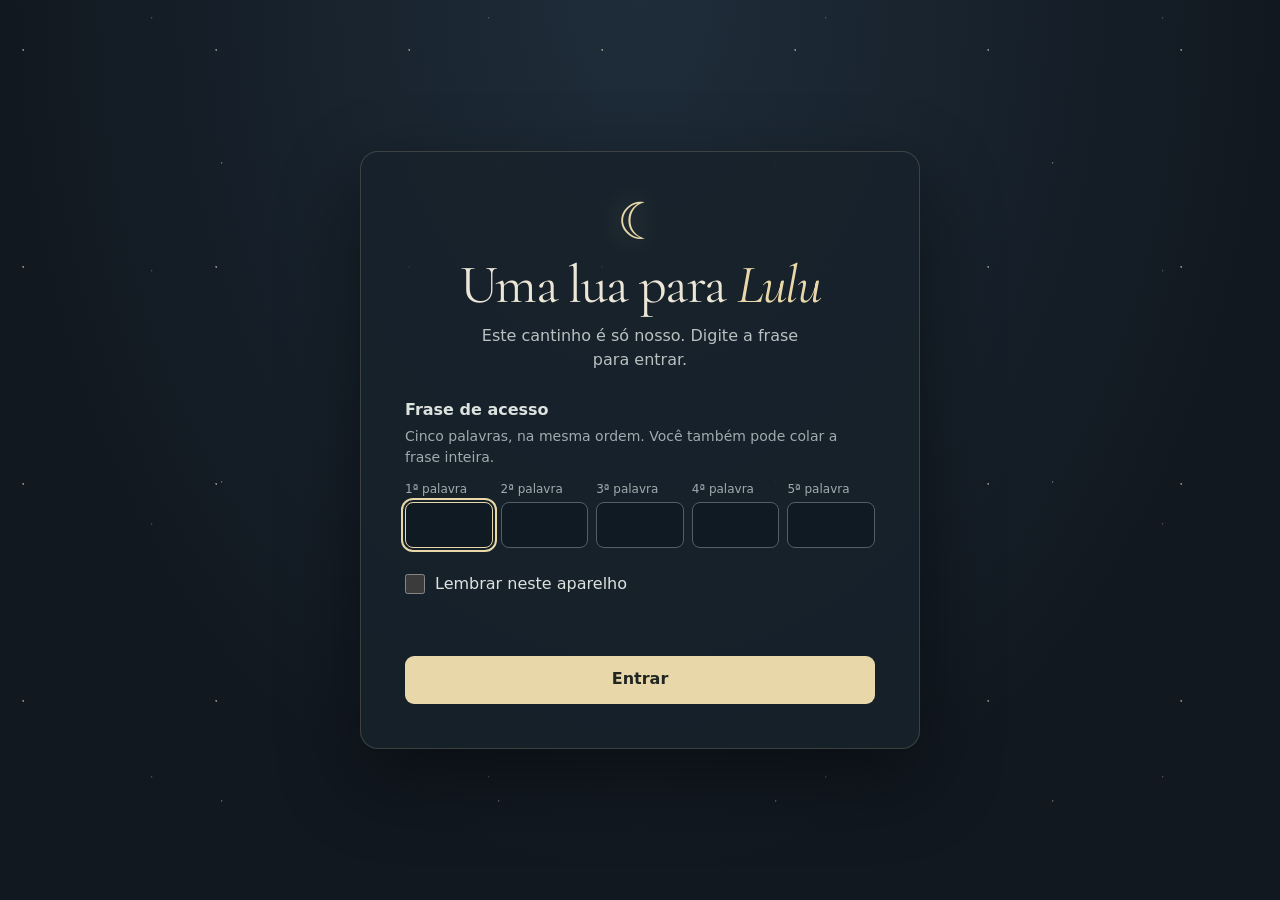
==== commit d17be2c0: "Protege o site inteiro com uma frase e melhora bilhetinhos e editor - Uma única frase abre todas as " ====
--- a/index.html
+++ b/index.html
@@ -3,6 +3,8 @@
 <head>
   <meta charset="utf-8">
   <meta name="viewport" content="width=device-width, initial-scale=1">
+  <link rel="stylesheet" href="./site-acesso.css?v=1">
+  <script src="./site-acesso.js?v=1"></script>
   <meta name="theme-color" content="#111820">
   <meta name="description" content="Uma cartinha ao luar para Lulu. Sobre carinho, segundas chances e espaço para crescer.">
   <title>Uma lua para Lulu · Início</title>
--- a/site-acesso.css
+++ b/site-acesso.css
@@ -0,0 +1,127 @@
+/* Portão de entrada do site e o botão "sair" da navegação. */
+@font-face {
+  font-family: GateSerif;
+  src: url('./assets/album/fonts/cormorant-garamond.woff') format('woff');
+  font-display: swap;
+}
+@font-face {
+  font-family: GateSerif;
+  src: url('./assets/album/fonts/cormorant-garamond-italic.woff') format('woff');
+  font-style: italic;
+  font-display: swap;
+}
+html.site-locked, html.site-locked body { background: #111820; }
+html.site-locked body { margin: 0; }
+
+#site-gate {
+  position: relative;
+  z-index: 20;
+  box-sizing: border-box;
+  min-height: 100svh;
+  display: grid;
+  place-items: center;
+  padding: 32px 16px;
+  color: #ece6d7;
+  font: 1rem/1.5 system-ui, sans-serif;
+  background:
+    radial-gradient(circle at 12% 23%, #e9debe88 .7px, transparent 1px) 0 0 / 193px 217px,
+    radial-gradient(circle at 80% 51%, #e9debe55 .8px, transparent 1px) 0 0 / 277px 319px,
+    radial-gradient(circle at 45% 7%, #e9debe44 .6px, transparent 1px) 0 0 / 337px 253px,
+    radial-gradient(ellipse at 50% 0%, #1f2d3a 0%, #111820 70%);
+}
+#site-gate *, #site-gate *::before { box-sizing: border-box; }
+#site-gate :is(p, h1, legend, label, span) { letter-spacing: normal; text-transform: none; }
+#site-gate .gate-card {
+  width: min(560px, 100%);
+  padding: clamp(24px, 5vw, 44px);
+  border: 1px solid #e8d8a92e;
+  border-radius: 18px;
+  background: #18222bdd;
+  box-shadow: 0 30px 80px #0007;
+  text-align: center;
+}
+#site-gate .gate-moon {
+  display: block;
+  color: #e8d8a9;
+  font: 3.2rem/1 Georgia, serif;
+  text-shadow: 0 0 28px #e8d8a966;
+}
+#site-gate h1 {
+  margin: 10px 0 0;
+  padding: 0;
+  border: 0;
+  color: #ece6d7;
+  font: 400 clamp(2.4rem, 8vw, 3.4rem)/1 GateSerif, Georgia, serif;
+  letter-spacing: -.03em;
+}
+#site-gate h1 em { color: #e8d8a9; }
+#site-gate .gate-lead { margin: 12px auto 0; max-width: 34ch; color: #b9c1c1; }
+#site-login { display: grid; gap: 14px; margin-top: 26px; text-align: left; }
+#site-login fieldset { min-width: 0; margin: 0; padding: 0; border: 0; }
+#site-login legend { padding: 0; font-weight: 600; color: #dce2de; }
+#site-gate-hint { margin: 4px 0 12px; color: #9fabad; font-size: .875rem; }
+.gate-words {
+  display: grid;
+  grid-template-columns: repeat(5, minmax(0, 1fr));
+  gap: 8px;
+}
+.gate-words label { display: grid; gap: 4px; min-width: 0; }
+.gate-words label span { color: #9fabad; font-size: .75rem; }
+.gate-words input {
+  width: 100%;
+  min-width: 0;
+  min-height: 46px;
+  padding: 10px;
+  border: 1px solid #50606a;
+  border-radius: 8px;
+  color: #f2ece0;
+  background: #101a22;
+  font: 1rem/1.4 system-ui, sans-serif;
+}
+.gate-words input:focus-visible { outline: 2px solid #e8d8a9; outline-offset: 2px; border-color: #e8d8a9; }
+.gate-remember {
+  display: flex;
+  align-items: center;
+  gap: 10px;
+  min-height: 44px;
+  width: fit-content;
+  color: #dce2de;
+  cursor: pointer;
+}
+.gate-remember input { flex: none; width: 20px; height: 20px; margin: 0; accent-color: #e8d8a9; }
+#site-gate-status { margin: 0; min-height: 1.5em; color: #ffc1b9; font-size: .9rem; }
+#site-gate.is-busy #site-gate-status { color: #b9c1c1; }
+#site-login button {
+  min-height: 48px;
+  padding: 12px 20px;
+  border: 0;
+  border-radius: 9px;
+  color: #232523;
+  background: #e8d8a9;
+  font: 600 1rem/1.4 system-ui, sans-serif;
+  cursor: pointer;
+}
+#site-login button:hover { background: #f5e6ba; }
+#site-login button:focus-visible { outline: 2px solid #e8d8a9; outline-offset: 4px; }
+#site-gate.is-busy button { opacity: .6; cursor: wait; }
+@media (max-width: 520px) {
+  .gate-words { grid-template-columns: repeat(2, minmax(0, 1fr)); }
+  .gate-words label:last-child { grid-column: 1 / -1; }
+}
+
+.site-header .site-navigation .site-exit {
+  display: flex;
+  align-items: center;
+  min-height: 44px;
+  margin: 0;
+  padding: 0;
+  border: 0;
+  border-radius: 0;
+  color: #8f9a9b;
+  background: transparent;
+  font: .875rem/1.4 'Courier New', monospace;
+  cursor: pointer;
+  text-underline-offset: .4em;
+}
+.site-header .site-navigation .site-exit:hover { color: var(--nav-accent, #e8d8a9); background: transparent; text-decoration: underline; }
+.site-header .site-navigation .site-exit:focus-visible { outline: 2px solid var(--nav-accent, #e8d8a9); outline-offset: 5px; }
